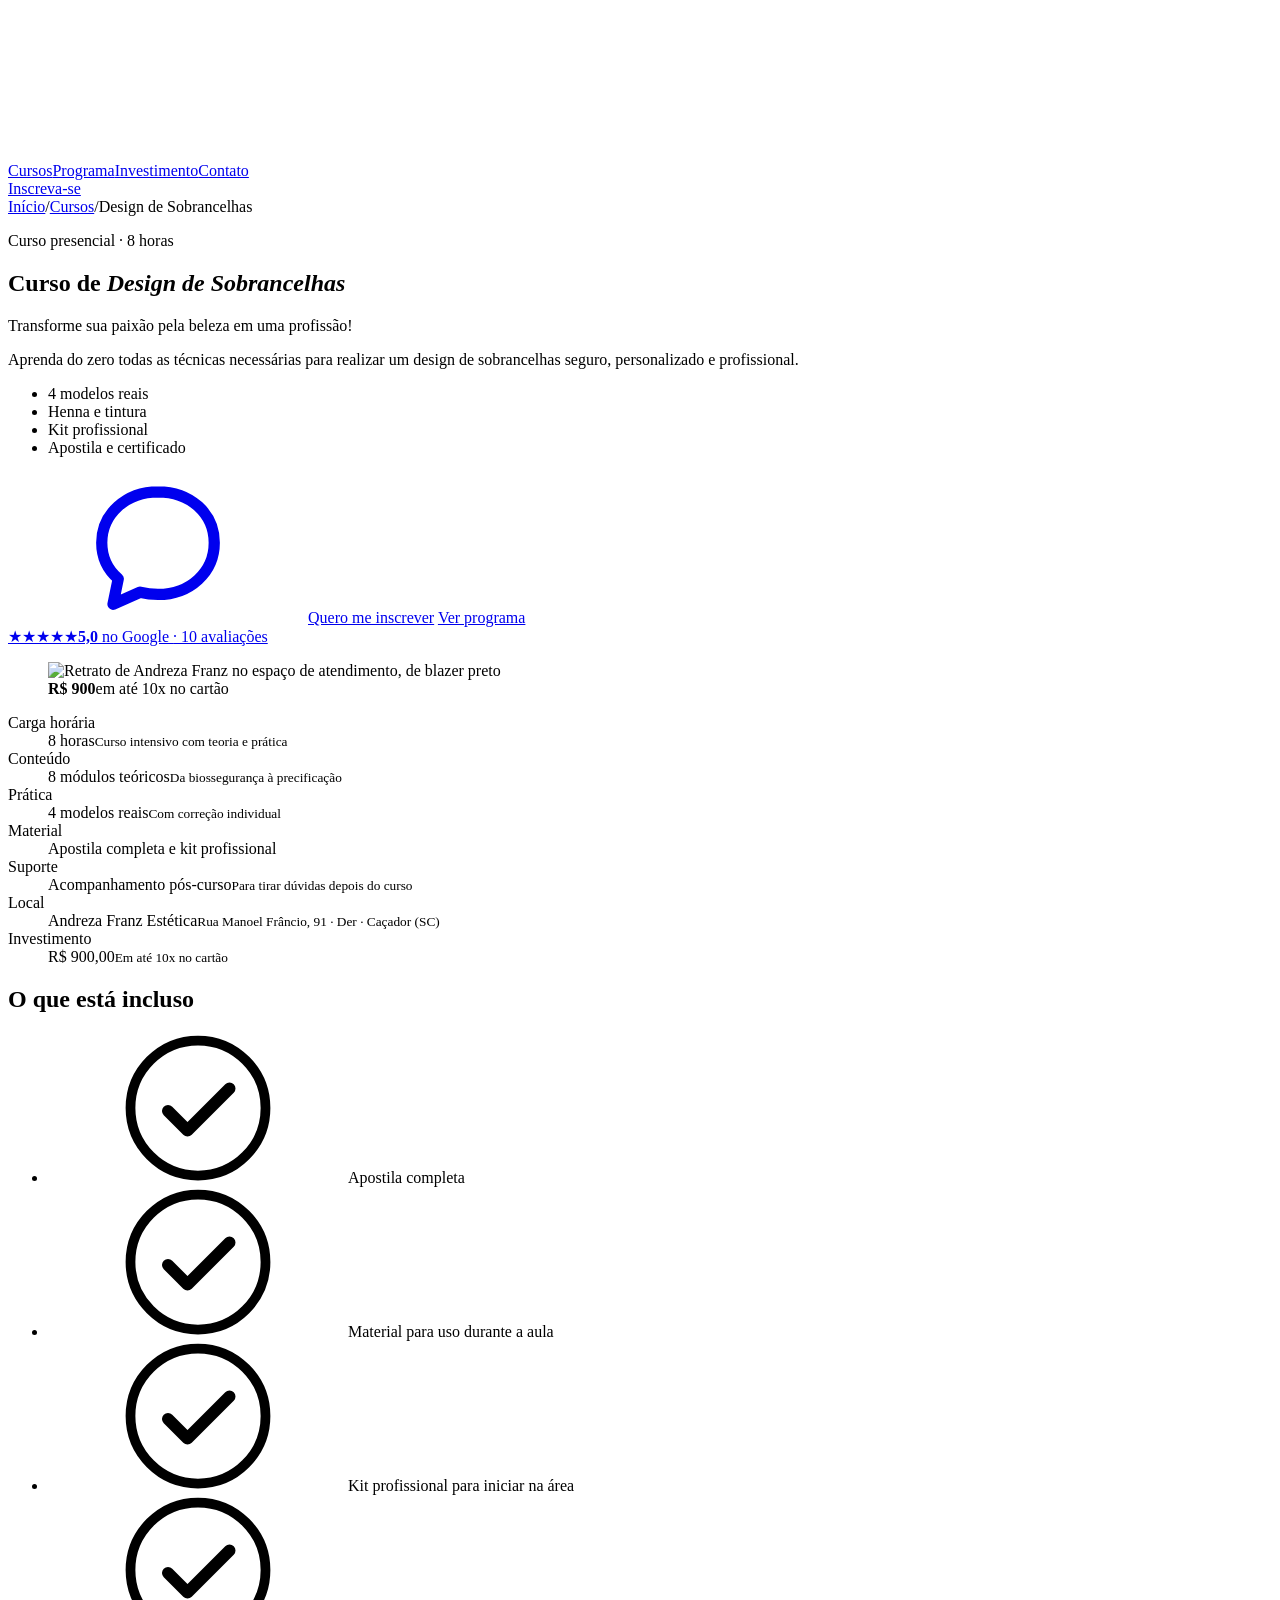
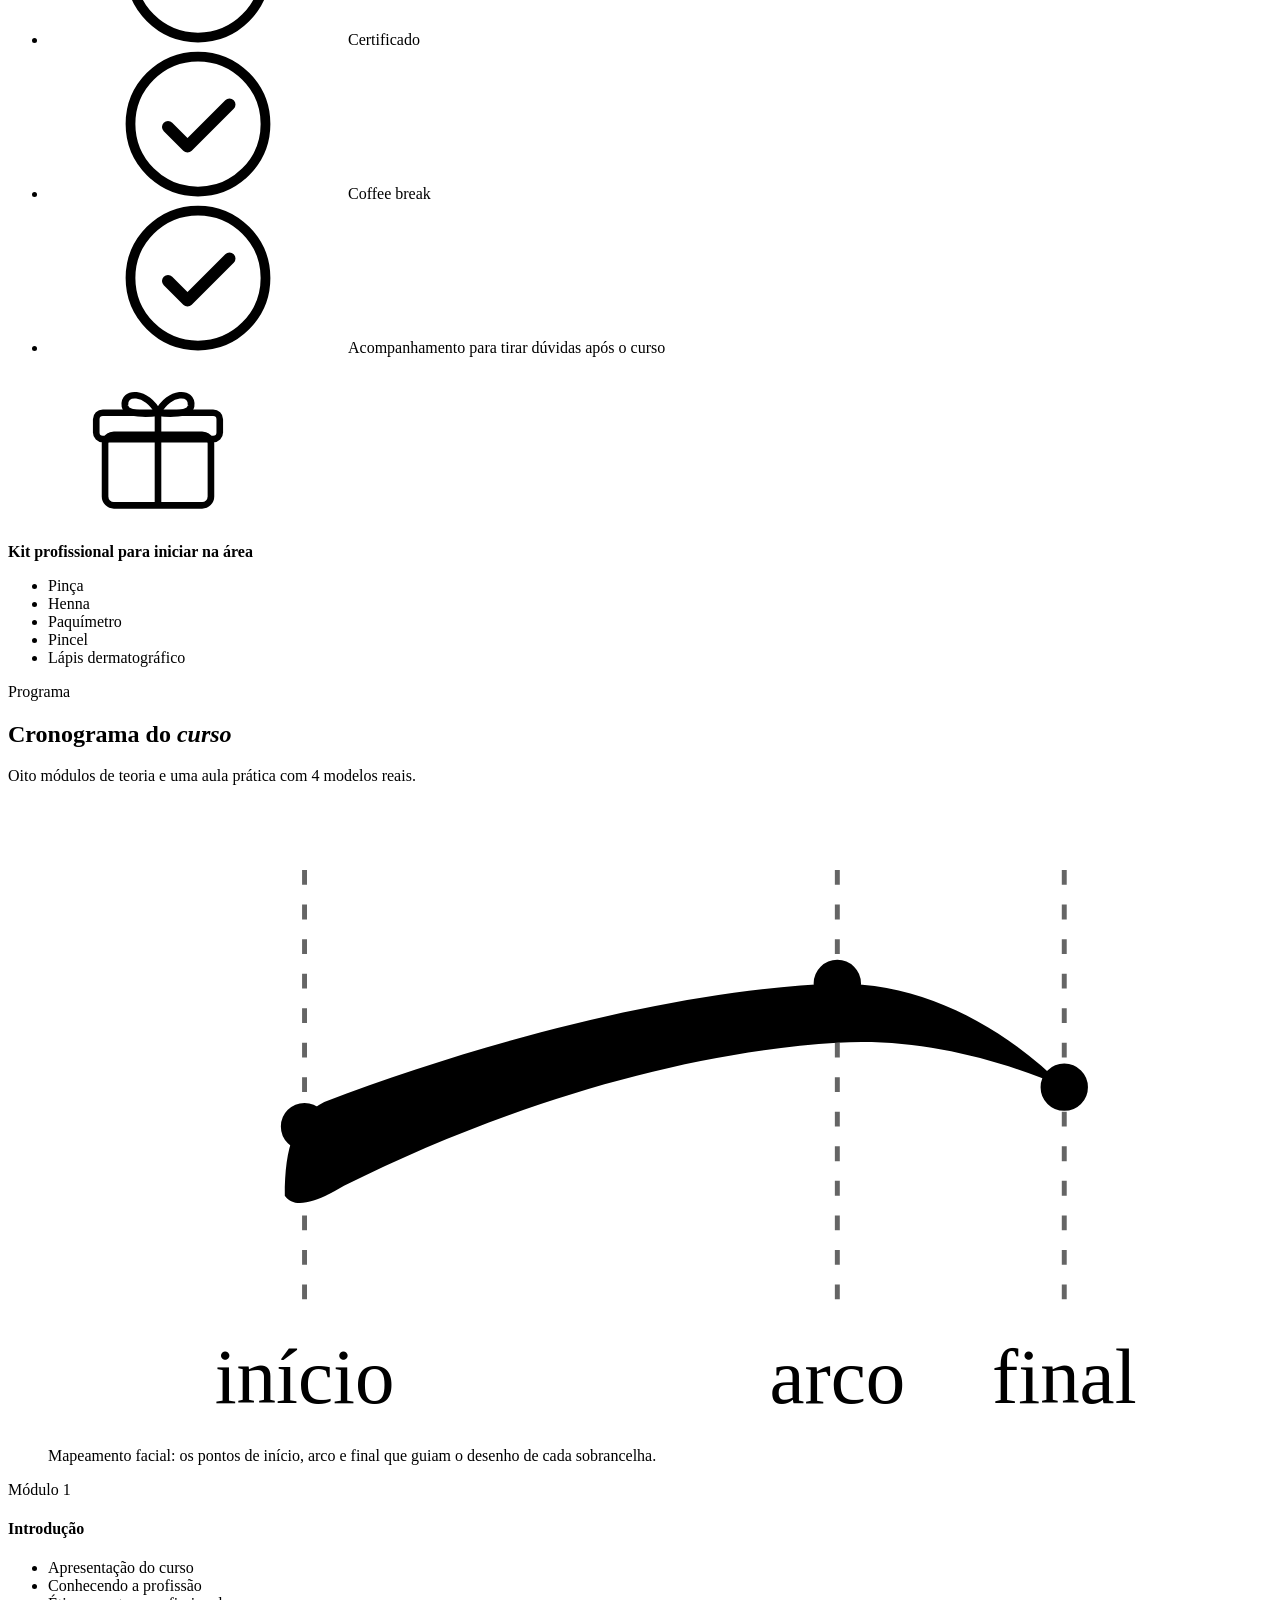
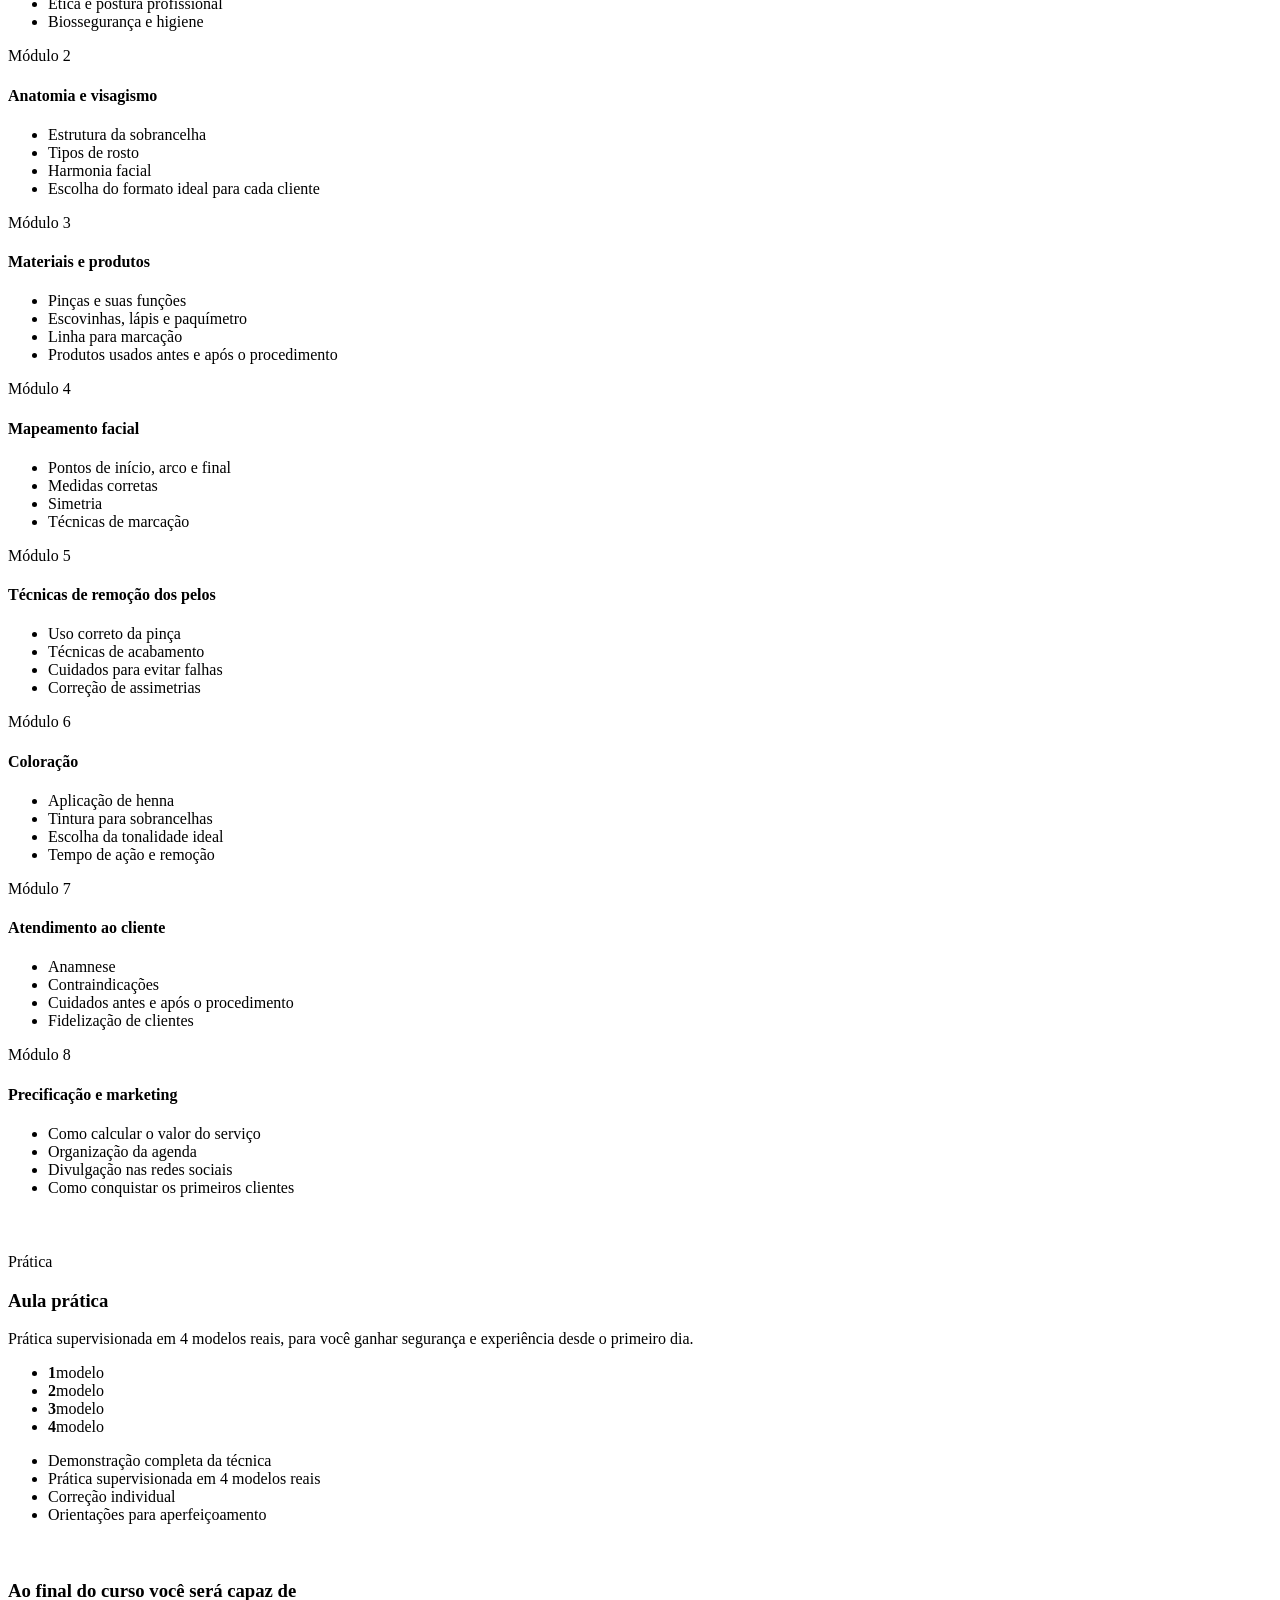
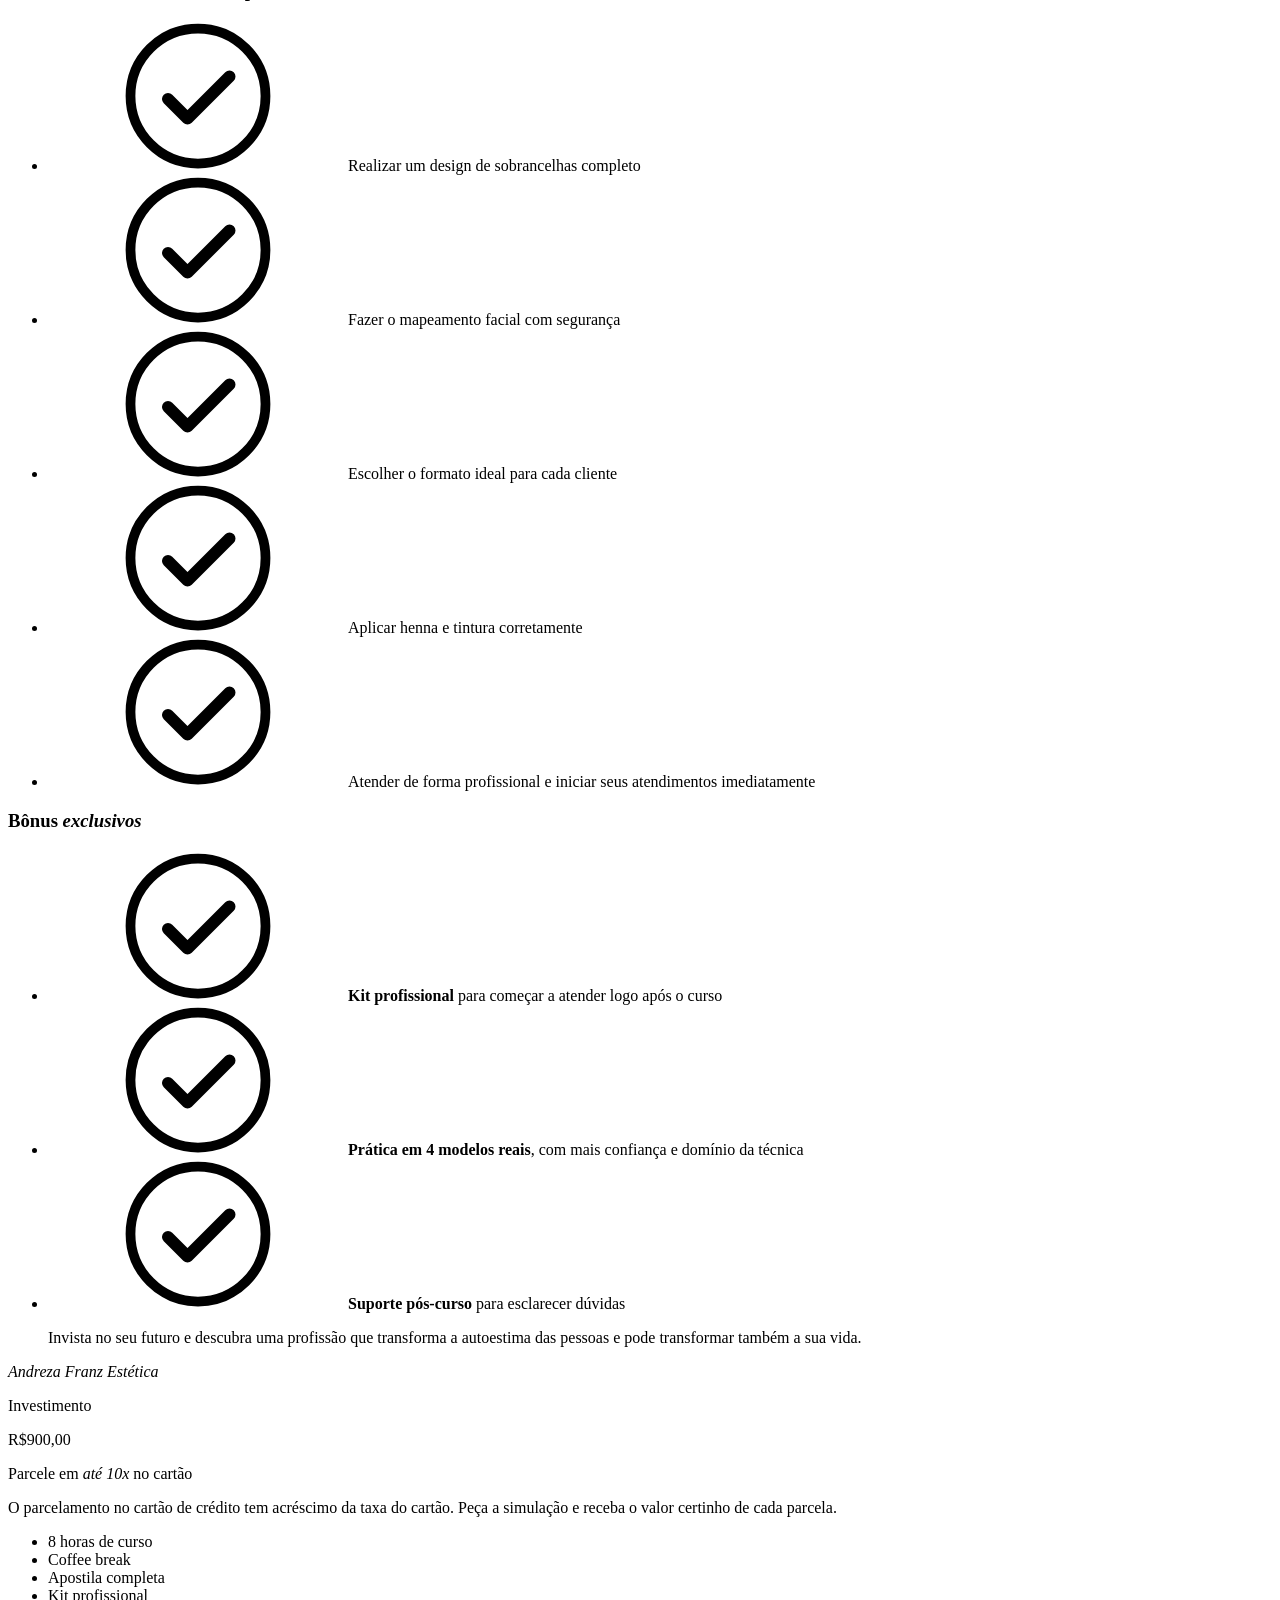
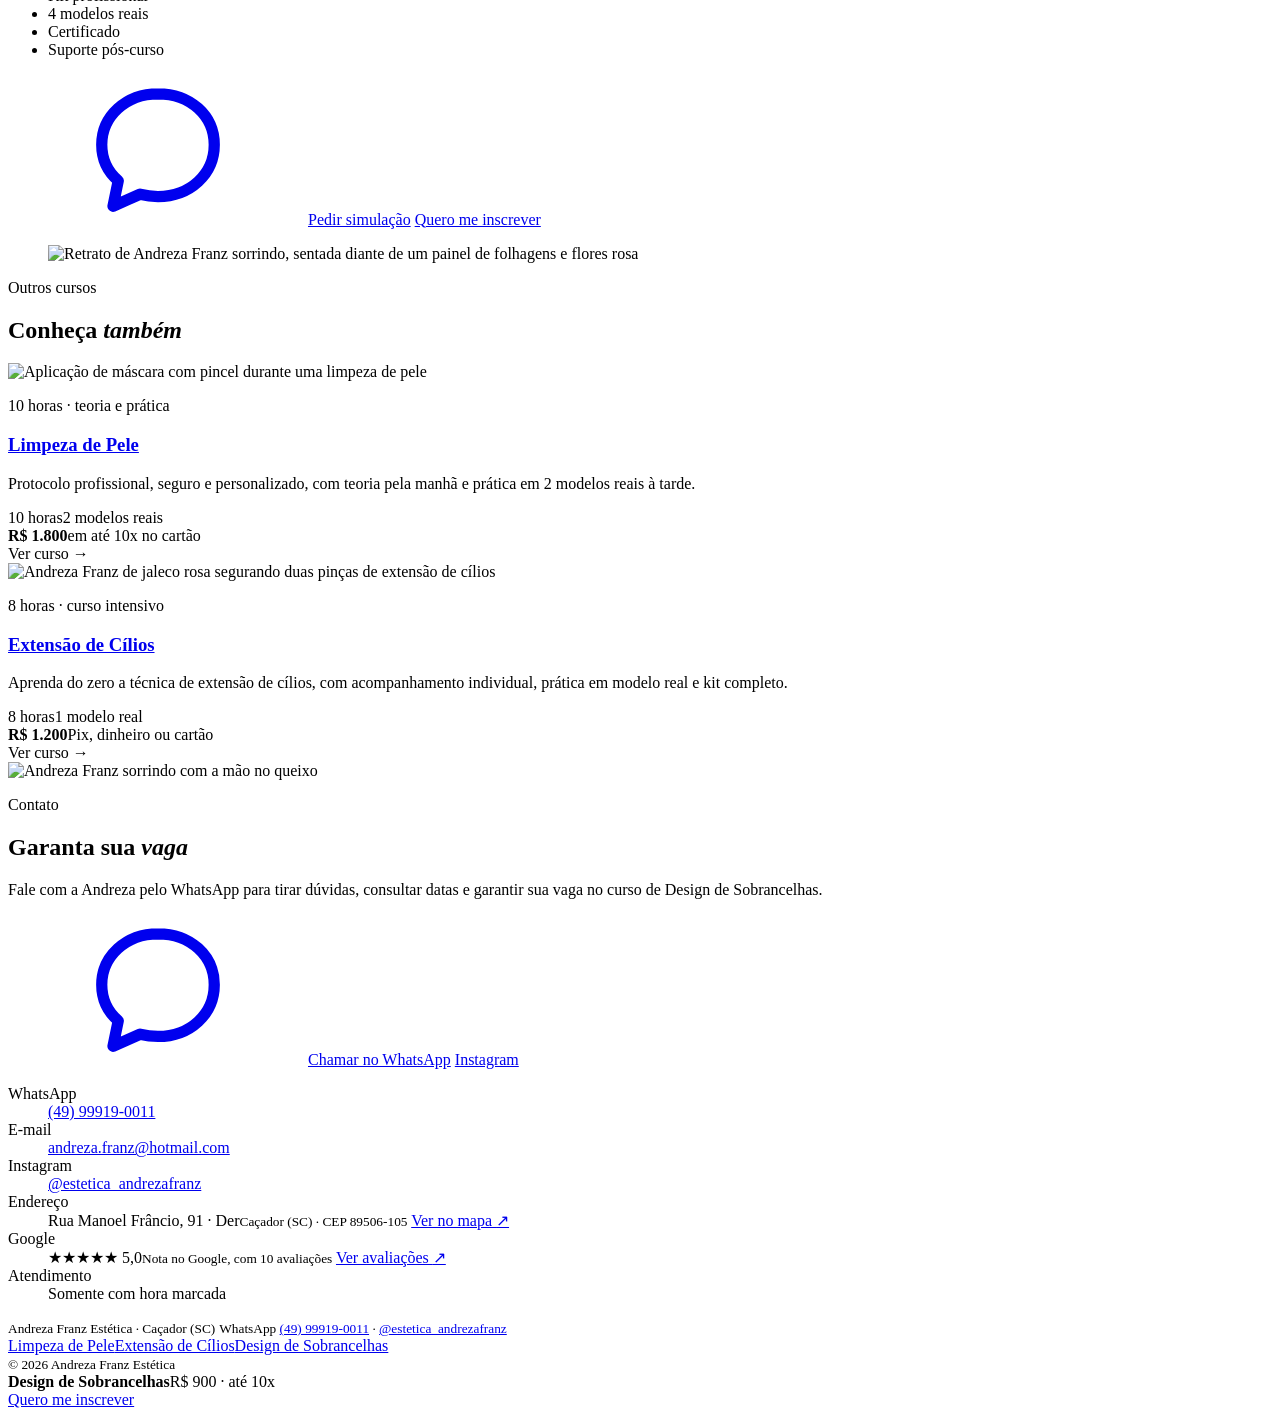
==== design-de-sobrancelhas.html @ 084d80ed "Add files via upload" ====
<!doctype html>
<html lang="pt-BR">
<head>
<meta charset="utf-8">
<meta name="viewport" content="width=device-width, initial-scale=1, viewport-fit=cover">
<title>Curso de Design de Sobrancelhas em Caçador (SC) | Andreza Franz Estética</title>
<meta name="description" content="Curso presencial de Design de Sobrancelhas em Caçador (SC): 8 horas, do zero, 8 módulos, prática em 4 modelos reais, henna e tintura, kit profissional, apostila e certificado. R$ 900 em até 10x.">
<meta name="theme-color" content="#FBF6F5" media="(prefers-color-scheme: light)">
<meta name="theme-color" content="#171011" media="(prefers-color-scheme: dark)">
<link rel="icon" type="image/png" href="img/favicon.png">
<link rel="apple-touch-icon" href="img/favicon.png">
<!-- Prévia de link (WhatsApp, Facebook): com o domínio no ar, troque img/og-image.jpg pelo endereço completo, ex.: https://seudominio.com.br/img/og-image.jpg -->
<meta property="og:type" content="website">
<meta property="og:locale" content="pt_BR">
<meta property="og:site_name" content="Andreza Franz Estética">
<meta property="og:title" content="Curso de Design de Sobrancelhas · Andreza Franz Estética">
<meta property="og:description" content="Curso presencial de Design de Sobrancelhas em Caçador (SC): 8 horas, do zero, 8 módulos, prática em 4 modelos reais, henna e tintura, kit profissional, apostila e certificado. R$ 900 em até 10x.">
<meta property="og:image" content="img/og-sobrancelhas.jpg">
<meta name="twitter:card" content="summary_large_image">
<link rel="preconnect" href="https://fonts.googleapis.com">
<link rel="preconnect" href="https://fonts.gstatic.com" crossorigin>
<link rel="stylesheet" href="https://fonts.googleapis.com/css2?family=Bodoni+Moda:ital,opsz,wght@0,6..96,400..700;1,6..96,400..700&amp;family=Jost:wght@300..600&amp;display=swap">
<link rel="stylesheet" href="css/site.css">
<style>:root{padding-top:env(safe-area-inset-top,0px);padding-bottom:env(safe-area-inset-bottom,0px)}</style>
<script type="application/ld+json">
{
  "@context": "https://schema.org",
  "@type": "Course",
  "name": "Curso de Design de Sobrancelhas",
  "description": "Aprenda do zero todas as técnicas necessárias para realizar um design de sobrancelhas seguro, personalizado e profissional.",
  "inLanguage": "pt-BR",
  "provider": {
    "@type": "BeautySalon",
    "name": "Andreza Franz Estética",
    "telephone": "+55 49 99919-0011",
    "email": "andreza.franz@hotmail.com",
    "sameAs": [
      "https://www.instagram.com/estetica_andrezafranz/"
    ],
    "address": {
      "@type": "PostalAddress",
      "streetAddress": "Rua Manoel Frâncio, 91 - Der",
      "addressLocality": "Caçador",
      "addressRegion": "SC",
      "postalCode": "89506-105",
      "addressCountry": "BR"
    },
    "geo": {
      "@type": "GeoCoordinates",
      "latitude": -26.769811,
      "longitude": -51.0199768
    },
    "hasMap": "https://maps.app.goo.gl/DuBLKHnmuJ3UreH18"
  },
  "offers": {
    "@type": "Offer",
    "price": "900.00",
    "priceCurrency": "BRL",
    "category": "Paid"
  },
  "hasCourseInstance": {
    "@type": "CourseInstance",
    "courseMode": "onsite",
    "courseWorkload": "PT8H",
    "location": "Caçador (SC)"
  }
}
</script>
</head>
<body>
<svg class="sprite" aria-hidden="true" focusable="false">
  <symbol id="i-check" viewBox="0 0 20 20"><circle cx="10" cy="10" r="9" fill="none" stroke="currentColor" stroke-width="1.3"/><path d="M6 10.4l2.6 2.6L14.2 7.4" fill="none" stroke="currentColor" stroke-width="1.6" stroke-linecap="round" stroke-linejoin="round"/></symbol>
  <symbol id="i-chat" viewBox="0 0 20 20"><path d="M10 2.5c-4.3 0-7.5 3-7.5 6.8 0 1.9.8 3.6 2.2 4.8L4 17.5l3.6-1.6c.8.2 1.6.3 2.4.3 4.3 0 7.5-3 7.5-6.9S14.3 2.5 10 2.5z" fill="none" stroke="currentColor" stroke-width="1.5" stroke-linejoin="round"/></symbol>
  <symbol id="i-gift" viewBox="0 0 34 34"><rect x="5" y="14" width="24" height="16" rx="2" fill="none" stroke="currentColor" stroke-width="1.5"/><rect x="3" y="9" width="28" height="6" rx="1.5" fill="none" stroke="currentColor" stroke-width="1.5"/><path d="M17 9v21" stroke="currentColor" stroke-width="1.5"/><path d="M17 9c-2.5-5-8-5-7.5-1.5C10 10 17 9 17 9zm0 0c2.5-5 8-5 7.5-1.5C24 10 17 9 17 9z" fill="none" stroke="currentColor" stroke-width="1.5" stroke-linejoin="round"/></symbol>
</svg>
<header class="site-header">
  <div class="wrap header-inner">
    <a class="brand" href="index.html" aria-label="Andreza Franz Estética, página inicial"><span class="logo-mark" role="img" aria-label="Andreza Franz"></span></a>
    <nav class="nav" aria-label="Seções"><a href="index.html#cursos">Cursos</a><a href="#programa">Programa</a><a href="#investimento">Investimento</a><a href="#contato">Contato</a></nav>
    <a class="btn btn-primary header-cta" href="https://wa.me/5549999190011?text=Ol%C3%A1%2C%20Andreza%21%20Quero%20me%20inscrever%20no%20Curso%20de%20Design%20de%20Sobrancelhas." target="_blank" rel="noopener">Inscreva-se</a>
  </div>
</header>
<main>
<section class="course-top">
  <span class="watermark" aria-hidden="true"></span>
  <div class="wrap course-top-grid">
    <div class="course-top-copy">
      <nav class="crumbs" aria-label="Você está em"><a href="index.html">Início</a><span aria-hidden="true">/</span><a href="index.html#cursos">Cursos</a><span aria-hidden="true">/</span><span>Design de Sobrancelhas</span></nav>
      <p class="eyebrow">Curso presencial · 8 horas</p>
      <h1>Curso de <em>Design de Sobrancelhas</em></h1>
      <p class="tagline">Transforme sua paixão pela beleza em uma profissão!</p>
      <p class="lede">Aprenda do zero todas as técnicas necessárias para realizar um design de sobrancelhas seguro, personalizado e profissional.</p>
      <ul class="facts"><li>4 modelos reais</li><li>Henna e tintura</li><li>Kit profissional</li><li>Apostila e certificado</li></ul>
      <div class="btn-row">
        <a class="btn btn-primary" href="https://wa.me/5549999190011?text=Ol%C3%A1%2C%20Andreza%21%20Quero%20me%20inscrever%20no%20Curso%20de%20Design%20de%20Sobrancelhas." target="_blank" rel="noopener"><svg aria-hidden="true"><use href="#i-chat"/></svg>Quero me inscrever</a>
        <a class="btn btn-ghost" href="#programa">Ver programa</a>
      </div>
      <a class="rating" href="https://maps.app.goo.gl/DuBLKHnmuJ3UreH18" target="_blank" rel="noopener" aria-label="Nota 5,0 no Google, com 10 avaliações. Ver avaliações"><span class="stars" aria-hidden="true">★★★★★</span><span aria-hidden="true"><strong>5,0</strong> no Google <span class="src">· 10 avaliações</span></span></a>
    </div>
    <figure class="photo-frame">
      <img src="img/curso-sobrancelhas.jpg" width="1000" height="800" alt="Retrato de Andreza Franz no espaço de atendimento, de blazer preto">
      <div class="badge"><strong>R$ 900</strong><span>em até 10x no cartão</span></div>
    </figure>
  </div>
</section>
<section class="section section--tight-top">
  <div class="wrap overview">
    <dl class="ficha"><div><dt>Carga horária</dt><dd>8 horas<small>Curso intensivo com teoria e prática</small></dd></div><div><dt>Conteúdo</dt><dd>8 módulos teóricos<small>Da biossegurança à precificação</small></dd></div><div><dt>Prática</dt><dd>4 modelos reais<small>Com correção individual</small></dd></div><div><dt>Material</dt><dd>Apostila completa e kit profissional</dd></div><div><dt>Suporte</dt><dd>Acompanhamento pós-curso<small>Para tirar dúvidas depois do curso</small></dd></div><div><dt>Local</dt><dd>Andreza Franz Estética<small>Rua Manoel Frâncio, 91 · Der · Caçador (SC)</small></dd></div><div><dt>Investimento</dt><dd>R$ 900,00<small>Em até 10x no cartão</small></dd></div></dl>
    <div class="checks-wrap">
      <h2>O que está incluso</h2>
      <ul class="checks"><li><svg aria-hidden="true"><use href="#i-check"/></svg><span>Apostila completa</span></li><li><svg aria-hidden="true"><use href="#i-check"/></svg><span>Material para uso durante a aula</span></li><li><svg aria-hidden="true"><use href="#i-check"/></svg><span>Kit profissional para iniciar na área</span></li><li><svg aria-hidden="true"><use href="#i-check"/></svg><span>Certificado</span></li><li><svg aria-hidden="true"><use href="#i-check"/></svg><span>Coffee break</span></li><li><svg aria-hidden="true"><use href="#i-check"/></svg><span>Acompanhamento para tirar dúvidas após o curso</span></li></ul>
      <div class="callout">
  <svg aria-hidden="true"><use href="#i-gift"/></svg>
  <div class="callout-body"><p><strong>Kit profissional para iniciar na área</strong></p><ul class="chips"><li>Pinça</li><li>Henna</li><li>Paquímetro</li><li>Pincel</li><li>Lápis dermatográfico</li></ul></div>
</div>
    </div>
  </div>
</section>
<section class="section section--tight-top" id="programa">
  <div class="wrap">
    <div class="program-intro">
      <div class="section-head">
        <p class="eyebrow">Programa</p>
        <h2>Cronograma do <em>curso</em></h2>
        <p class="lede">Oito módulos de teoria e uma aula prática com 4 modelos reais.</p>
      </div>
      <figure class="program-art"><div class="art art--sobrancelhas" role="img" aria-label="Ilustração do mapeamento de uma sobrancelha: início, arco e final"><svg viewBox="0 0 240 130" aria-hidden="true">
<g stroke="currentColor" stroke-width="1" stroke-dasharray="3 4" opacity=".6"><line x1="52" y1="14" x2="52" y2="104"/><line x1="160" y1="14" x2="160" y2="104"/><line x1="206" y1="14" x2="206" y2="104"/></g>
<path d="M48 80C48 70 50 64 56 61C90 48 130 38 160 37C178 37 194 46 206 58C192 52 176 48 160 49C128 51 92 62 60 78C55 81 50 83 48 80Z" fill="currentColor"/>
<g stroke="currentColor" stroke-width="1.6" style="fill:var(--accent-soft)"><circle cx="52" cy="66" r="4"/><circle cx="160" cy="37" r="4"/><circle cx="206" cy="58" r="4"/></g>
<g fill="currentColor" text-anchor="middle"><text x="52" y="122">início</text><text x="160" y="122">arco</text><text x="206" y="122">final</text></g>
</svg></div><figcaption>Mapeamento facial: os pontos de início, arco e final que guiam o desenho de cada sobrancelha.</figcaption></figure>
    </div>
    <div class="modules"><article class="module"><p class="num">Módulo 1</p><h4>Introdução</h4><ul class="topics"><li>Apresentação do curso</li><li>Conhecendo a profissão</li><li>Ética e postura profissional</li><li>Biossegurança e higiene</li></ul></article><article class="module"><p class="num">Módulo 2</p><h4>Anatomia e visagismo</h4><ul class="topics"><li>Estrutura da sobrancelha</li><li>Tipos de rosto</li><li>Harmonia facial</li><li>Escolha do formato ideal para cada cliente</li></ul></article><article class="module"><p class="num">Módulo 3</p><h4>Materiais e produtos</h4><ul class="topics"><li>Pinças e suas funções</li><li>Escovinhas, lápis e paquímetro</li><li>Linha para marcação</li><li>Produtos usados antes e após o procedimento</li></ul></article><article class="module"><p class="num">Módulo 4</p><h4>Mapeamento facial</h4><ul class="topics"><li>Pontos de início, arco e final</li><li>Medidas corretas</li><li>Simetria</li><li>Técnicas de marcação</li></ul></article><article class="module"><p class="num">Módulo 5</p><h4>Técnicas de remoção dos pelos</h4><ul class="topics"><li>Uso correto da pinça</li><li>Técnicas de acabamento</li><li>Cuidados para evitar falhas</li><li>Correção de assimetrias</li></ul></article><article class="module"><p class="num">Módulo 6</p><h4>Coloração</h4><ul class="topics"><li>Aplicação de henna</li><li>Tintura para sobrancelhas</li><li>Escolha da tonalidade ideal</li><li>Tempo de ação e remoção</li></ul></article><article class="module"><p class="num">Módulo 7</p><h4>Atendimento ao cliente</h4><ul class="topics"><li>Anamnese</li><li>Contraindicações</li><li>Cuidados antes e após o procedimento</li><li>Fidelização de clientes</li></ul></article><article class="module"><p class="num">Módulo 8</p><h4>Precificação e marketing</h4><ul class="topics"><li>Como calcular o valor do serviço</li><li>Organização da agenda</li><li>Divulgação nas redes sociais</li><li>Como conquistar os primeiros clientes</li></ul></article></div>
    <div class="period period--accent" style="margin-top:clamp(36px,5vw,56px)">
      <header class="period-head">
        <p class="eyebrow">Prática</p><h3>Aula prática</h3>
        <p class="muted">Prática supervisionada em 4 modelos reais, para você ganhar segurança e experiência desde o primeiro dia.</p>
      </header>
      <article class="model">
        <ul class="seats" aria-label="4 modelos reais"><li><b>1</b><span>modelo</span></li><li><b>2</b><span>modelo</span></li><li><b>3</b><span>modelo</span></li><li><b>4</b><span>modelo</span></li></ul>
        <ul class="topics two"><li>Demonstração completa da técnica</li><li>Prática supervisionada em 4 modelos reais</li><li>Correção individual</li><li>Orientações para aperfeiçoamento</li></ul>
      </article>
    </div>
    <div class="split" style="margin-top:clamp(36px,5vw,56px)">
      <div><h3>Ao final do curso você será capaz de</h3><ul class="outcomes"><li><svg aria-hidden="true"><use href="#i-check"/></svg><span>Realizar um design de sobrancelhas completo</span></li><li><svg aria-hidden="true"><use href="#i-check"/></svg><span>Fazer o mapeamento facial com segurança</span></li><li><svg aria-hidden="true"><use href="#i-check"/></svg><span>Escolher o formato ideal para cada cliente</span></li><li><svg aria-hidden="true"><use href="#i-check"/></svg><span>Aplicar henna e tintura corretamente</span></li><li><svg aria-hidden="true"><use href="#i-check"/></svg><span>Atender de forma profissional e iniciar seus atendimentos imediatamente</span></li></ul></div>
      <div><h3>Bônus <em>exclusivos</em></h3><ul class="outcomes"><li><svg aria-hidden="true"><use href="#i-check"/></svg><span><strong>Kit profissional</strong> para começar a atender logo após o curso</span></li><li><svg aria-hidden="true"><use href="#i-check"/></svg><span><strong>Prática em 4 modelos reais</strong>, com mais confiança e domínio da técnica</span></li><li><svg aria-hidden="true"><use href="#i-check"/></svg><span><strong>Suporte pós-curso</strong> para esclarecer dúvidas</span></li></ul></div>
    </div>
  </div>
</section>

<section class="section section--paper">
  <div class="wrap quote-section">
    <blockquote class="quote quote--wide">Invista no seu futuro e descubra uma profissão que transforma a autoestima das pessoas e pode transformar também a sua vida.</blockquote>
    <cite>Andreza Franz Estética</cite>
  </div>
</section>
<section class="section" id="investimento">
  <div class="wrap invest">
    <div class="invest-copy">
      <p class="eyebrow">Investimento</p>
      <div class="price" aria-label="900 reais"><span class="cur">R$</span><span class="val">900</span><span class="cents">,00</span></div>
      <p class="installments">Parcele em <em>até 10x</em> no cartão</p>
      
      <p class="fine">O parcelamento no cartão de crédito tem acréscimo da taxa do cartão. Peça a simulação e receba o valor certinho de cada parcela.</p>
      <ul class="includes"><li>8 horas de curso</li><li>Coffee break</li><li>Apostila completa</li><li>Kit profissional</li><li>4 modelos reais</li><li>Certificado</li><li>Suporte pós-curso</li></ul>
      <div class="btn-row">
        <a class="btn btn-primary" href="https://wa.me/5549999190011?text=Ol%C3%A1%2C%20Andreza%21%20Quero%20uma%20simula%C3%A7%C3%A3o%20do%20parcelamento%20do%20Curso%20de%20Design%20de%20Sobrancelhas." target="_blank" rel="noopener"><svg aria-hidden="true"><use href="#i-chat"/></svg>Pedir simulação</a>
        <a class="btn btn-ghost" href="https://wa.me/5549999190011?text=Ol%C3%A1%2C%20Andreza%21%20Quero%20me%20inscrever%20no%20Curso%20de%20Design%20de%20Sobrancelhas." target="_blank" rel="noopener">Quero me inscrever</a>
      </div>
    </div>
    <figure class="invest-figure"><img src="img/andreza-retrato.jpg" width="1000" height="1500" alt="Retrato de Andreza Franz sorrindo, sentada diante de um painel de folhagens e flores rosa" loading="lazy"></figure>
  </div>
</section>
<section class="section section--rule">
  <div class="wrap">
    <div class="section-head"><p class="eyebrow">Outros cursos</p><h2>Conheça <em>também</em></h2></div>
    <div class="catalog catalog--2"><article class="course-card">
  <div class="course-media"><img src="img/curso-limpeza.jpg" width="1000" height="831" alt="Aplicação de máscara com pincel durante uma limpeza de pele" loading="lazy"></div>
  <div class="course-body">
    <p class="eyebrow">10 horas · teoria e prática</p>
    <h3><a href="limpeza-de-pele.html">Limpeza de Pele</a></h3>
    <p class="muted">Protocolo profissional, seguro e personalizado, com teoria pela manhã e prática em 2 modelos reais à tarde.</p>
    <div class="course-meta"><span>10 horas</span><span>2 modelos reais</span></div>
    <div class="course-foot">
      <div class="price-sm"><strong>R$ 1.800</strong><span>em até 10x no cartão</span></div>
      <span class="more" aria-hidden="true">Ver curso →</span>
    </div>
  </div>
</article><article class="course-card">
  <div class="course-media"><img src="img/curso-cilios.jpg" width="1000" height="800" alt="Andreza Franz de jaleco rosa segurando duas pinças de extensão de cílios" loading="lazy"></div>
  <div class="course-body">
    <p class="eyebrow">8 horas · curso intensivo</p>
    <h3><a href="extensao-de-cilios.html">Extensão de Cílios</a></h3>
    <p class="muted">Aprenda do zero a técnica de extensão de cílios, com acompanhamento individual, prática em modelo real e kit completo.</p>
    <div class="course-meta"><span>8 horas</span><span>1 modelo real</span></div>
    <div class="course-foot">
      <div class="price-sm"><strong>R$ 1.200</strong><span>Pix, dinheiro ou cartão</span></div>
      <span class="more" aria-hidden="true">Ver curso →</span>
    </div>
  </div>
</article></div>
  </div>
</section>
<section class="cta" id="contato">
  <div class="wrap cta-grid">
    <div class="cta-copy">
      <img class="cta-photo" src="img/andreza-sorriso.jpg" width="900" height="1350" alt="Andreza Franz sorrindo com a mão no queixo" loading="lazy">
      <p class="eyebrow">Contato</p>
      <h2>Garanta sua <em>vaga</em></h2>
      <p>Fale com a Andreza pelo WhatsApp para tirar dúvidas, consultar datas e garantir sua vaga no curso de Design de Sobrancelhas.</p>
      <div class="btn-row">
        <a class="btn btn-primary" href="https://wa.me/5549999190011?text=Ol%C3%A1%2C%20Andreza%21%20Quero%20me%20inscrever%20no%20Curso%20de%20Design%20de%20Sobrancelhas." target="_blank" rel="noopener"><svg aria-hidden="true"><use href="#i-chat"/></svg>Chamar no WhatsApp</a>
        <a class="btn btn-ghost" href="https://www.instagram.com/estetica_andrezafranz/" target="_blank" rel="noopener">Instagram</a>
      </div>
    </div>
    <dl class="contact-list">
      <div><dt>WhatsApp</dt><dd><a href="https://wa.me/5549999190011" target="_blank" rel="noopener">(49) 99919-0011</a></dd></div>
      <div><dt>E-mail</dt><dd><a href="mailto:andreza.franz@hotmail.com">andreza.franz@hotmail.com</a></dd></div>
      <div><dt>Instagram</dt><dd><a href="https://www.instagram.com/estetica_andrezafranz/" target="_blank" rel="noopener">@estetica_andrezafranz</a></dd></div>
      <div><dt>Endereço</dt><dd>Rua Manoel Frâncio, 91 · Der<small>Caçador (SC) · CEP 89506-105</small>
        <a class="text-link" href="https://maps.app.goo.gl/DuBLKHnmuJ3UreH18" target="_blank" rel="noopener">Ver no mapa <span aria-hidden="true">↗</span></a></dd></div>
      <div><dt>Google</dt><dd><span class="stars" aria-hidden="true">★★★★★</span> 5,0<small>Nota no Google, com 10 avaliações</small>
        <a class="text-link" href="https://maps.app.goo.gl/DuBLKHnmuJ3UreH18" target="_blank" rel="noopener">Ver avaliações <span aria-hidden="true">↗</span></a></dd></div>
      <div><dt>Atendimento</dt><dd>Somente com hora marcada</dd></div>
    </dl>
  </div>
</section>
</main>
<footer class="footer">
  <div class="wrap footer-inner">
    <a href="index.html" aria-label="Andreza Franz Estética, página inicial"><span class="logo-mark" role="img" aria-label="Andreza Franz"></span></a>
    <div class="footer-text">
      <small>Andreza Franz Estética · Caçador (SC)</small>
      <small>WhatsApp <a href="https://wa.me/5549999190011" target="_blank" rel="noopener">(49) 99919-0011</a> · <a href="https://www.instagram.com/estetica_andrezafranz/" target="_blank" rel="noopener">@estetica_andrezafranz</a></small>
      <nav aria-label="Cursos"><a href="limpeza-de-pele.html">Limpeza de Pele</a><a href="extensao-de-cilios.html">Extensão de Cílios</a><a href="design-de-sobrancelhas.html">Design de Sobrancelhas</a></nav>
    </div>
    <small>© 2026 Andreza Franz Estética</small>
  </div>
</footer>
<div class="mobile-bar">
  <div><strong>Design de Sobrancelhas</strong><span>R$ 900 · até 10x</span></div>
  <a class="btn btn-primary" href="https://wa.me/5549999190011?text=Ol%C3%A1%2C%20Andreza%21%20Quero%20me%20inscrever%20no%20Curso%20de%20Design%20de%20Sobrancelhas." target="_blank" rel="noopener">Quero me inscrever</a>
</div>
</body>
</html>
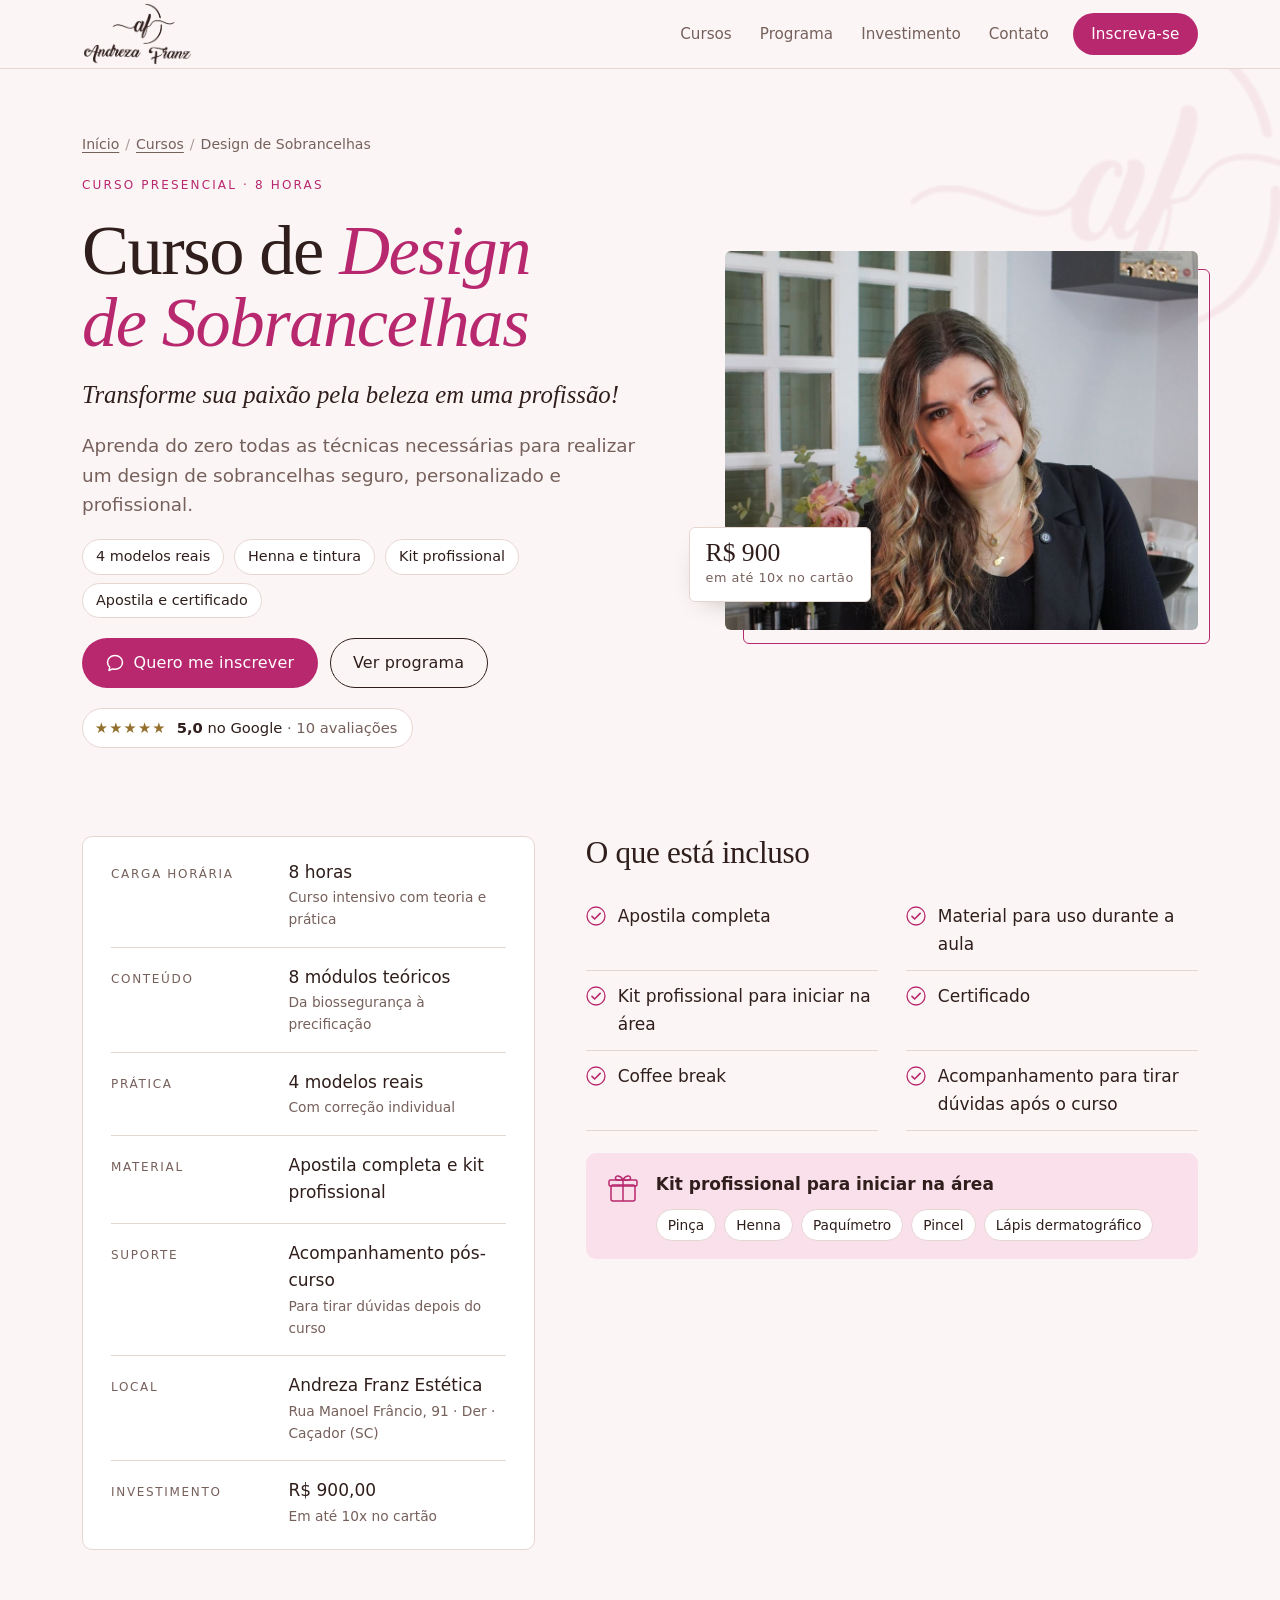
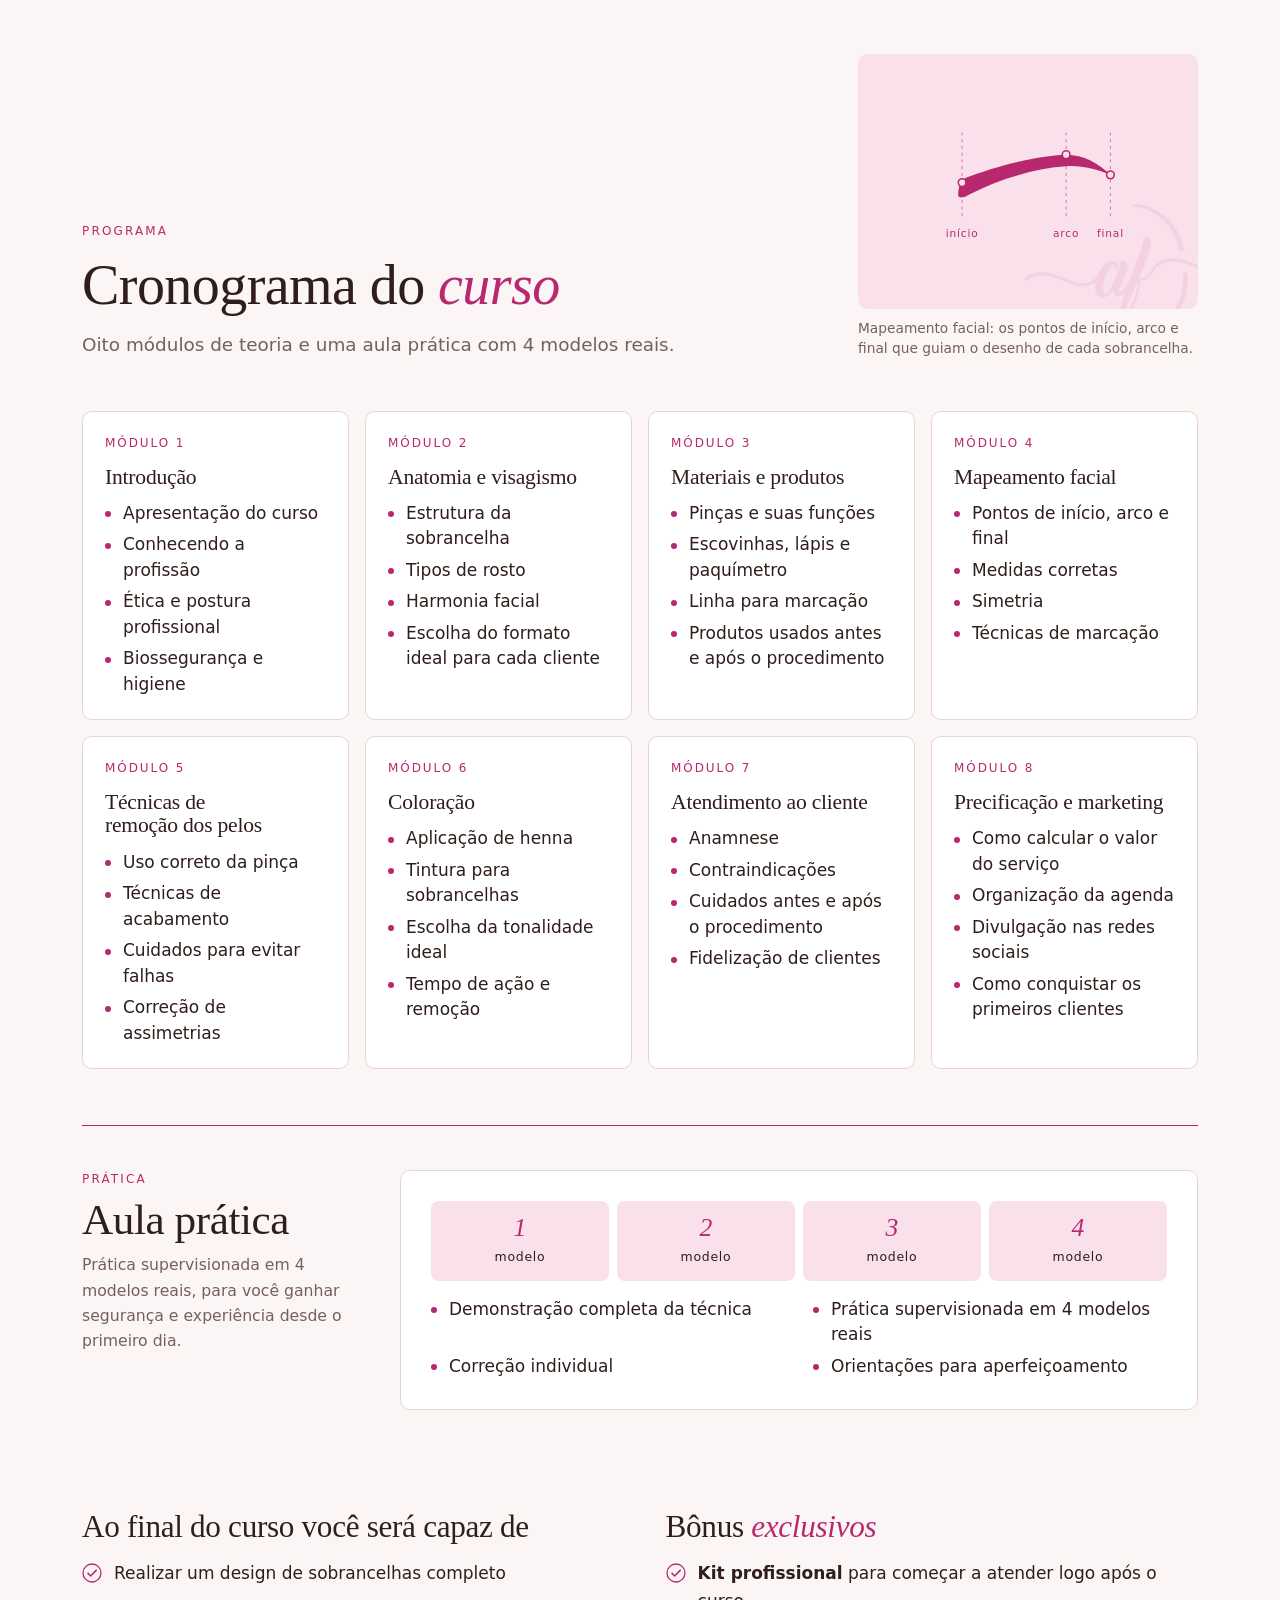
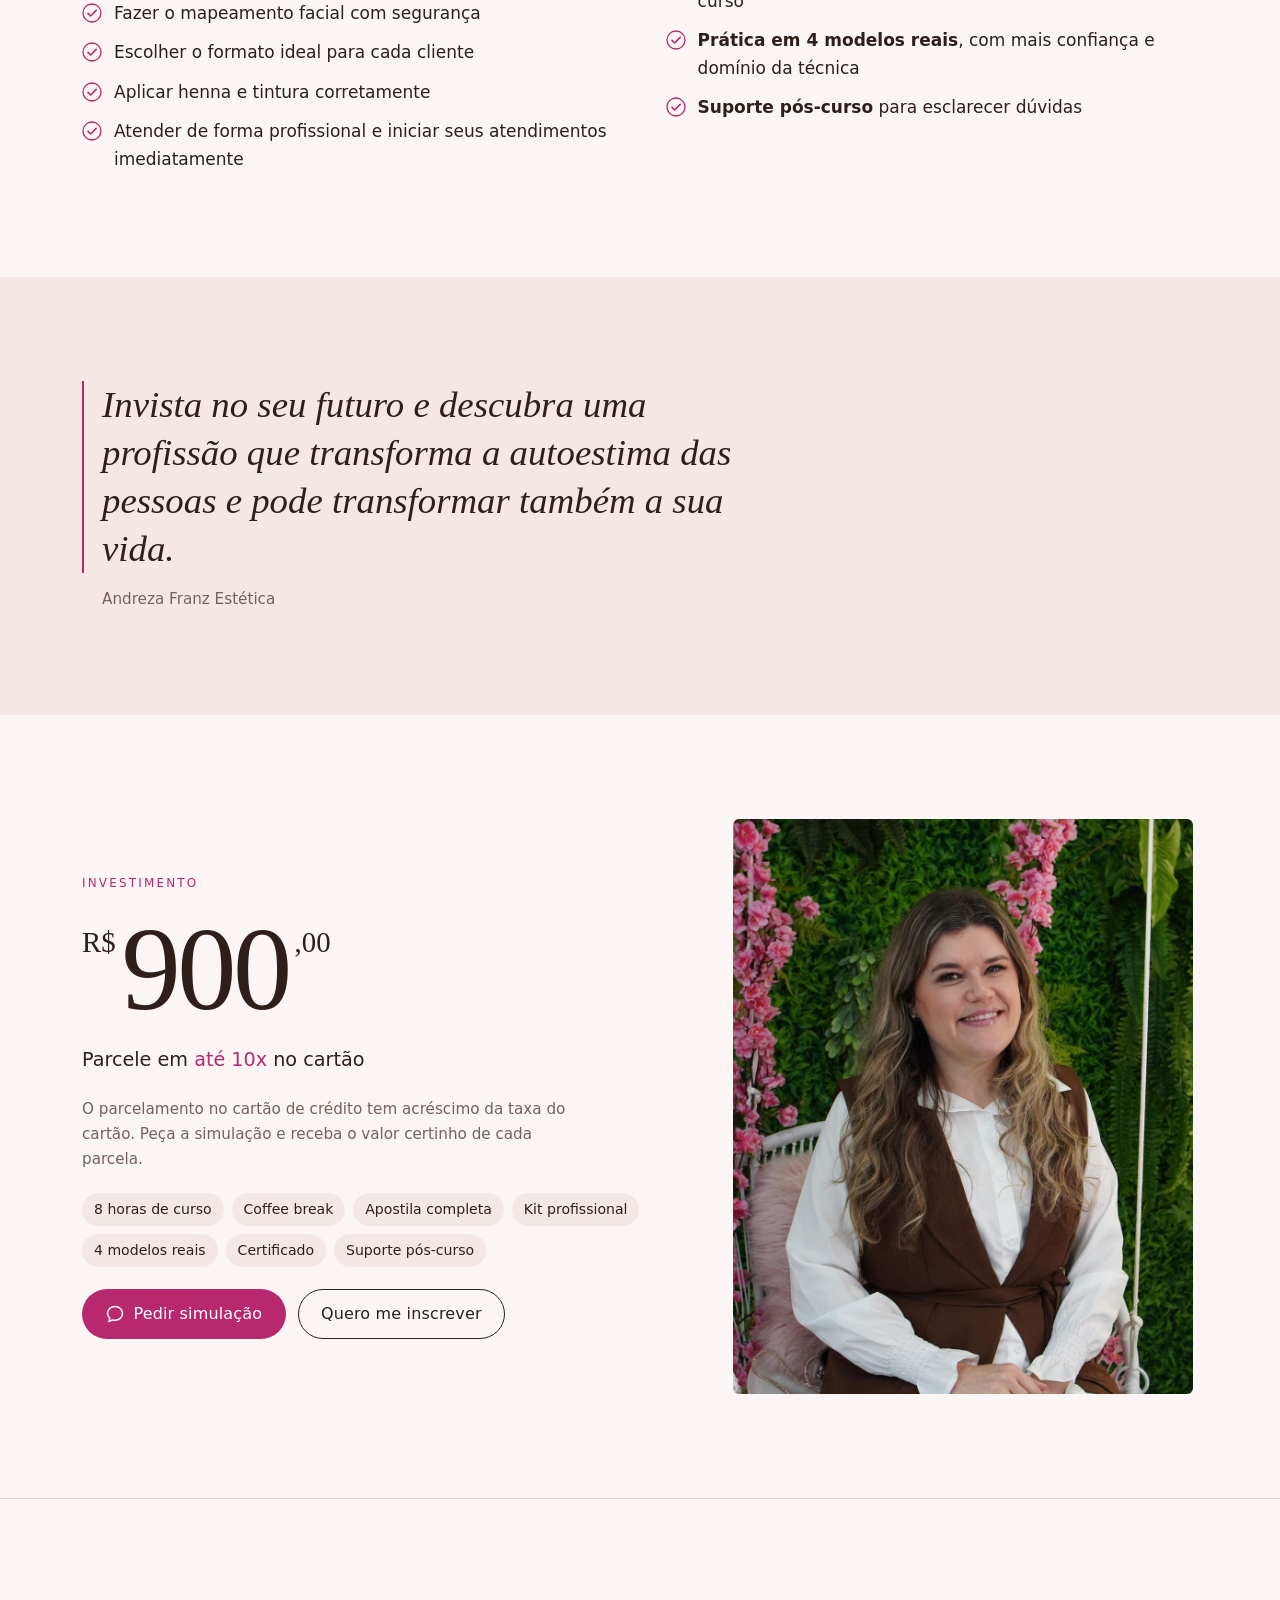
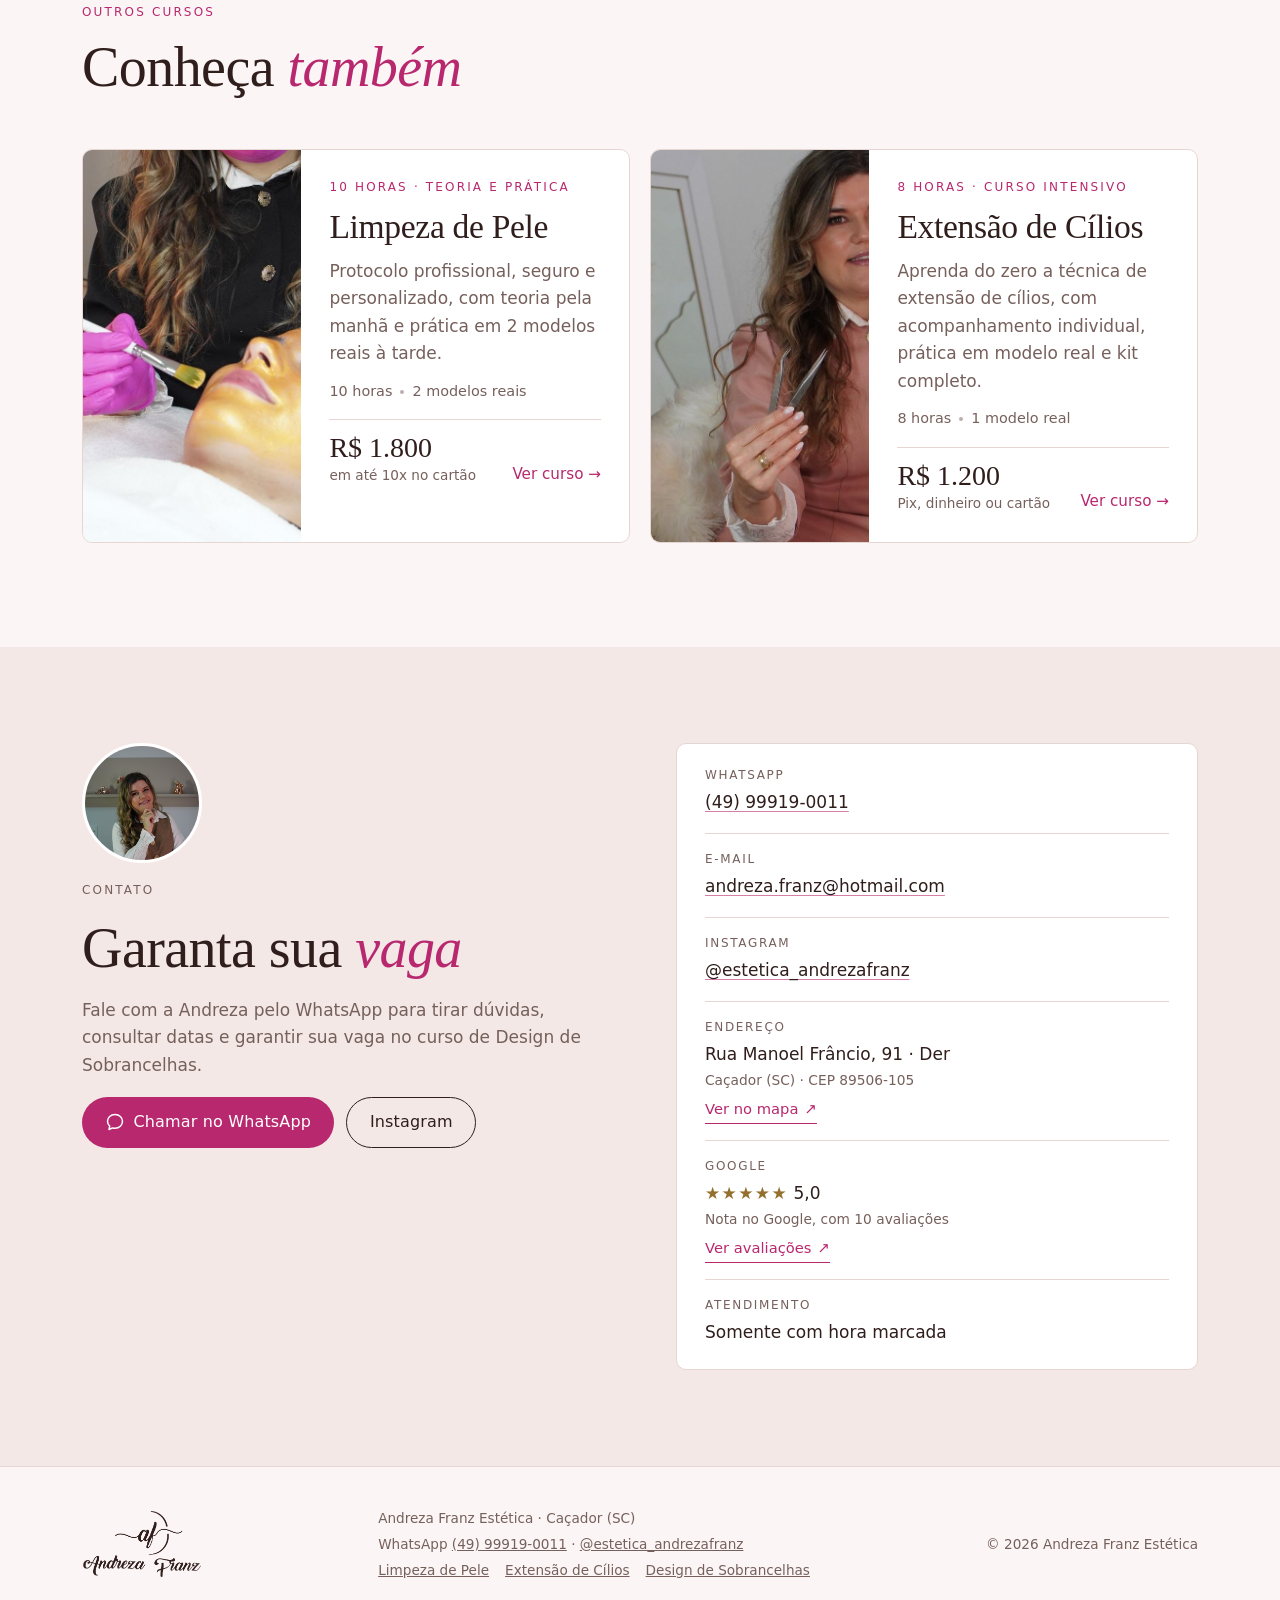
==== commit f93027a0: "Add files via upload" ====
--- a/design-de-sobrancelhas.html
+++ b/design-de-sobrancelhas.html
@@ -7,8 +7,10 @@
 <meta name="description" content="Curso presencial de Design de Sobrancelhas em Caçador (SC): 8 horas, do zero, 8 módulos, prática em 4 modelos reais, henna e tintura, kit profissional, apostila e certificado. R$ 900 em até 10x.">
 <meta name="theme-color" content="#FBF6F5" media="(prefers-color-scheme: light)">
 <meta name="theme-color" content="#171011" media="(prefers-color-scheme: dark)">
-<link rel="icon" type="image/png" href="img/favicon.png">
-<link rel="apple-touch-icon" href="img/favicon.png">
+<link rel="icon" href="favicon.ico" sizes="any">
+<link rel="icon" type="image/png" sizes="32x32" href="img/favicon-32.png">
+<link rel="icon" type="image/png" sizes="192x192" href="img/favicon-192.png">
+<link rel="apple-touch-icon" href="img/apple-touch-icon.png">
 <!-- Prévia de link (WhatsApp, Facebook): com o domínio no ar, troque img/og-image.jpg pelo endereço completo, ex.: https://seudominio.com.br/img/og-image.jpg -->
 <meta property="og:type" content="website">
 <meta property="og:locale" content="pt_BR">
--- a/css/site.css
+++ b/css/site.css
@@ -0,0 +1,495 @@
+/* Andreza Franz Estética · estilos compartilhados
+   Layout: blush page, chocolate ink, one fuchsia accent taken from the studio (mask, gloves, sofa).
+   Bodoni headlines over a quiet Jost body; course days drawn as real timelines. */
+:root{
+  --bg:#FBF6F5;
+  --paper:#F3E8E6;
+  --card:#FFFFFF;
+  --ink:#2F1E1B;
+  --muted:#76605B;
+  --line:#E6D6D2;
+  --accent:#B8286E;
+  --accent-soft:#F9E0EB;
+  --on-accent:#FFFFFF;
+  --gold:#94702F;
+  --band:#3A2521;
+  --band-ink:#F6ECE9;
+  --band-muted:#CDB4AE;
+  --band-line:#5A3E39;
+
+  --font-display:"Bodoni Moda","Bodoni 72","Didot",Georgia,serif;
+  --font-body:"Jost","Avenir Next","Segoe UI",system-ui,sans-serif;
+
+  --fs-hero:clamp(2.75rem,7.4vw,5.4rem);
+  --fs-course:clamp(2.4rem,6vw,4.4rem);
+  --fs-h2:clamp(2.1rem,4.8vw,3.5rem);
+  --fs-h3:clamp(1.45rem,2.6vw,1.95rem);
+  --fs-body:1.0625rem;
+  --fs-small:.9rem;
+  --fs-label:.75rem;
+  color-scheme:light;
+}
+@media (prefers-color-scheme: dark){
+  :root:not([data-theme="light"]){
+    --bg:#171011; --paper:#211718; --card:#2A1E1E; --ink:#F4E8E5; --muted:#BEA6A1;
+    --line:#3E2D2C; --accent:#F0679F; --accent-soft:#3D1F2D; --on-accent:#1C0D13;
+    --gold:#D6AE6B; --band:#2C1B1F; --band-ink:#F4E8E5; --band-muted:#C3A9A5; --band-line:#4A3236;
+    color-scheme:dark;
+  }
+}
+:root[data-theme="dark"]{
+  --bg:#171011; --paper:#211718; --card:#2A1E1E; --ink:#F4E8E5; --muted:#BEA6A1;
+  --line:#3E2D2C; --accent:#F0679F; --accent-soft:#3D1F2D; --on-accent:#1C0D13;
+  --gold:#D6AE6B; --band:#2C1B1F; --band-ink:#F4E8E5; --band-muted:#C3A9A5; --band-line:#4A3236;
+  color-scheme:dark;
+}
+
+/* Base */
+*,*::before,*::after{box-sizing:border-box}
+[hidden]{display:none!important}
+html{scroll-behavior:smooth;scroll-padding-top:calc(84px + env(safe-area-inset-top,0px))}
+@media (prefers-reduced-motion: reduce){html{scroll-behavior:auto}*{transition:none!important;animation:none!important}}
+body{
+  margin:0;background:var(--bg);color:var(--ink);
+  font-family:var(--font-body);font-size:var(--fs-body);line-height:1.62;font-weight:400;
+  -webkit-font-smoothing:antialiased;text-rendering:optimizeLegibility;
+}
+body::before{content:"";position:fixed;inset:0 0 auto;height:env(safe-area-inset-top,0px);z-index:60;background:var(--bg)}
+h1,h2,h3,h4,h5{font-family:var(--font-display);font-weight:500;line-height:1.08;margin:0;text-wrap:balance;font-optical-sizing:auto;letter-spacing:-.01em}
+h1 em,h2 em,h3 em{font-style:italic;color:var(--accent);font-weight:500}
+p{margin:0}
+ul,ol{margin:0;padding:0;list-style:none}
+a{color:inherit}
+img{display:block;max-width:100%;height:auto}
+:focus-visible{outline:2px solid var(--accent);outline-offset:3px;border-radius:4px}
+.sprite{position:absolute;width:0;height:0;overflow:hidden}
+
+.wrap{
+  max-width:1180px;margin-inline:auto;
+  padding-left:max(16px,env(safe-area-inset-left,0px));
+  padding-right:max(16px,env(safe-area-inset-right,0px));
+}
+@media (min-width:720px){
+  .wrap{padding-left:max(32px,env(safe-area-inset-left,0px));padding-right:max(32px,env(safe-area-inset-right,0px))}
+}
+
+.eyebrow{font-size:var(--fs-label);font-weight:500;letter-spacing:.18em;text-transform:uppercase;color:var(--accent)}
+.lede{font-size:1.15rem;color:var(--muted);max-width:60ch;line-height:1.6}
+.muted{color:var(--muted)}
+
+/* Botões e links */
+.btn{
+  display:inline-flex;align-items:center;justify-content:center;gap:.5em;
+  min-height:48px;padding:.7em 1.4em;border-radius:999px;
+  font-family:var(--font-body);font-size:1rem;font-weight:500;letter-spacing:.01em;
+  text-decoration:none;border:1px solid transparent;cursor:pointer;
+  transition:transform .18s ease, background-color .18s ease, color .18s ease, border-color .18s ease;
+}
+.btn:hover{transform:translateY(-1px)}
+.btn-primary{background:var(--accent);color:var(--on-accent)}
+.btn-primary:hover{background:color-mix(in srgb,var(--accent) 86%,var(--ink))}
+.btn-ghost{border-color:currentColor;color:var(--ink);background:transparent}
+.btn-ghost:hover{background:var(--paper)}
+.btn svg{width:20px;height:20px;flex:none}
+.btn .arrow{transition:transform .18s ease}
+.btn:hover .arrow{transform:translateX(3px)}
+.btn-row{display:flex;flex-wrap:wrap;gap:12px}
+.text-link{
+  justify-self:start;display:inline-flex;align-items:center;gap:6px;color:var(--accent);
+  font-weight:500;text-decoration:none;border-bottom:1px solid currentColor;padding-bottom:2px;
+}
+
+/* Nota do Google */
+.rating{
+  justify-self:start;display:inline-flex;flex-wrap:wrap;align-items:center;gap:4px 10px;
+  padding:.45em 1em .45em .8em;border-radius:999px;border:1px solid var(--line);background:var(--card);
+  color:var(--ink);font-size:.92rem;text-decoration:none;transition:border-color .18s ease;
+}
+.rating:hover{border-color:color-mix(in srgb,var(--gold) 60%,var(--line))}
+.stars{color:var(--gold);letter-spacing:.08em}
+.rating strong{font-weight:600}
+.rating .src{color:var(--muted)}
+
+/* Logo desenhada por máscara para acompanhar o tema */
+.logo-mark{
+  display:block;aspect-ratio:473/269;background:var(--ink);
+  -webkit-mask:url(../img/logo.png) center/contain no-repeat;mask:url(../img/logo.png) center/contain no-repeat;
+}
+
+/* Cabeçalho */
+.site-header{
+  position:sticky;top:env(safe-area-inset-top,0px);z-index:50;
+  background:color-mix(in srgb,var(--bg) 90%,transparent);
+  -webkit-backdrop-filter:blur(12px);backdrop-filter:blur(12px);
+  border-bottom:1px solid var(--line);
+}
+.header-inner{display:flex;align-items:center;gap:24px;min-height:68px}
+.brand{display:block;text-decoration:none}
+.brand .logo-mark{width:96px}
+.nav{display:none;gap:28px;margin-left:auto}
+.nav a{text-decoration:none;font-size:.95rem;color:var(--muted);transition:color .15s}
+.nav a:hover,.nav a[aria-current="page"]{color:var(--ink)}
+.header-cta{margin-left:auto;min-height:42px;padding:.5em 1.15em;font-size:.95rem}
+@media (min-width:900px){
+  .nav{display:flex}
+  .header-cta{margin-left:0}
+  .brand .logo-mark{width:110px}
+}
+
+/* Seções */
+.section{padding-block:clamp(56px,9vw,104px)}
+.section--tight-top{padding-top:0}
+.section--paper{background:var(--paper)}
+.section--rule{border-top:1px solid var(--line)}
+.section-head{display:grid;gap:14px;margin-bottom:clamp(32px,5vw,52px);max-width:720px}
+.section-head h2{font-size:var(--fs-h2)}
+
+/* Início: hero */
+.hero{position:relative;overflow:hidden;padding-block:clamp(36px,7vw,88px) clamp(48px,8vw,96px)}
+.hero-grid{display:grid;gap:40px;align-items:center}
+.hero-copy{display:grid;gap:22px;position:relative;z-index:1;min-width:0}
+.hero h1{font-size:var(--fs-hero);line-height:1.02;letter-spacing:-.02em}
+.watermark{
+  position:absolute;z-index:0;pointer-events:none;aspect-ratio:275/181;background:var(--accent);opacity:.07;
+  -webkit-mask:url(../img/monograma.png) center/contain no-repeat;mask:url(../img/monograma.png) center/contain no-repeat;
+}
+.hero .watermark{width:min(560px,90vw);right:-6%;top:-4%}
+.facts{display:flex;flex-wrap:wrap;gap:8px 10px}
+.facts li{font-size:var(--fs-small);padding:.35em .9em;border:1px solid var(--line);border-radius:999px;background:var(--card)}
+.photo-frame{position:relative;margin:0;min-width:0}
+.photo-frame img,.photo-frame .art{position:relative;z-index:1;border-radius:6px}
+.photo-frame img{width:100%;aspect-ratio:4/5;object-fit:cover;object-position:50% 30%}
+.hero .photo-frame img{aspect-ratio:1/1;object-position:50% 50%}
+.photo-frame::before{content:"";position:absolute;inset:18px -12px -14px 18px;border:1px solid var(--accent);border-radius:6px;z-index:0}
+.badge{
+  position:absolute;z-index:2;left:-8px;bottom:28px;
+  background:var(--card);border:1px solid var(--line);border-radius:6px;
+  padding:12px 16px;display:grid;gap:2px;box-shadow:0 10px 30px -18px rgba(0,0,0,.45);
+}
+.badge strong{font-family:var(--font-display);font-size:1.6rem;font-weight:500;line-height:1;font-variant-numeric:lining-nums}
+.badge span{font-size:.8rem;color:var(--muted);letter-spacing:.04em}
+@media (min-width:900px){
+  .hero-grid{grid-template-columns:1.08fr .92fr;gap:64px}
+  .badge{left:-36px}
+}
+@media (max-width:899px){
+  .photo-frame{max-width:520px;margin-right:12px}
+  .badge{left:-4px}
+}
+
+/* Ilustrações (no lugar das fotos que ainda vão chegar) */
+.art{
+  position:relative;overflow:hidden;display:grid;place-items:center;width:100%;aspect-ratio:4/3;
+  background:var(--paper);color:var(--ink);
+}
+.art svg{width:68%;max-width:340px;height:auto;position:relative;z-index:1}
+.art::after{
+  content:"";position:absolute;width:62%;aspect-ratio:275/181;right:-10%;bottom:-12%;opacity:.08;background:currentColor;
+  -webkit-mask:url(../img/monograma.png) center/contain no-repeat;mask:url(../img/monograma.png) center/contain no-repeat;
+}
+.art--cilios{background:var(--band);color:var(--band-ink)}
+.art--sobrancelhas{background:var(--accent-soft);color:var(--accent)}
+.art text{font-family:var(--font-body);font-size:11px;letter-spacing:.08em}
+
+/* Catálogo */
+.catalog{display:grid;gap:20px}
+.course-card{
+  position:relative;display:grid;background:var(--card);border:1px solid var(--line);border-radius:10px;overflow:hidden;min-width:0;
+  transition:border-color .2s ease, transform .2s ease;
+}
+.course-card:hover{border-color:color-mix(in srgb,var(--accent) 45%,var(--line));transform:translateY(-2px)}
+.course-card:focus-within{outline:2px solid var(--accent);outline-offset:3px}
+.course-media img,.course-media .art{width:100%;height:100%;aspect-ratio:4/3;object-fit:cover;object-position:40% 45%}
+.course-body{display:grid;gap:12px;padding:clamp(20px,3vw,28px);align-content:start;min-width:0}
+.course-body h3{font-size:clamp(1.65rem,2.8vw,2.1rem)}
+.course-body h3 a{text-decoration:none}
+.course-body h3 a::after{content:"";position:absolute;inset:0;z-index:2}
+.course-body h3 a:focus-visible{outline:none}
+.course-meta{display:flex;flex-wrap:wrap;gap:6px 18px;font-size:var(--fs-small);color:var(--muted)}
+.course-meta span{display:inline-flex;align-items:center;gap:8px}
+.course-meta span+span::before{content:"";width:4px;height:4px;border-radius:50%;background:var(--muted);opacity:.5;margin-left:-10px}
+.course-foot{display:flex;flex-wrap:wrap;align-items:end;justify-content:space-between;gap:12px 16px;padding-top:14px;border-top:1px solid var(--line);margin-top:4px}
+.price-sm{display:grid;gap:2px}
+.price-sm strong{font-family:var(--font-display);font-size:1.75rem;font-weight:500;line-height:1;font-variant-numeric:lining-nums tabular-nums}
+.price-sm span{font-size:.85rem;color:var(--muted)}
+.more{color:var(--accent);font-weight:500;font-size:.95rem;white-space:nowrap}
+
+@media (min-width:600px) and (max-width:939px){
+  .catalog--3 .course-card{grid-template-columns:2fr 3fr}
+  .catalog--3 .course-media img,.catalog--3 .course-media .art{aspect-ratio:auto;min-height:100%}
+}
+@media (min-width:940px){.catalog--3{grid-template-columns:repeat(3,1fr)}}
+@media (min-width:600px){
+  .catalog--2 .course-card{grid-template-columns:2fr 3fr}
+  .catalog--2 .course-media img,.catalog--2 .course-media .art{aspect-ratio:auto;min-height:100%}
+}
+@media (min-width:980px){.catalog--2{grid-template-columns:1fr 1fr}}
+.catalog-note{margin-top:22px;color:var(--muted);font-size:.95rem}
+.catalog-note a{color:var(--accent)}
+
+/* Em todos os cursos */
+.pillars{display:grid;gap:0 32px;counter-reset:pillar}
+@media (min-width:640px){.pillars{grid-template-columns:1fr 1fr}}
+@media (min-width:1000px){.pillars{grid-template-columns:repeat(4,1fr)}}
+.pillars li{display:grid;gap:8px;padding:22px 0;border-top:1px solid var(--ink);align-content:start}
+.pillars h3{font-size:1.45rem}
+.pillars p{color:var(--muted);font-size:.98rem}
+
+/* Página de curso: topo */
+.crumbs{display:flex;flex-wrap:wrap;gap:6px;font-size:.88rem;color:var(--muted)}
+.crumbs a{color:var(--muted);text-underline-offset:3px}
+.crumbs span[aria-hidden]{opacity:.6}
+.course-top{position:relative;overflow:hidden;padding-block:clamp(28px,5vw,64px) clamp(48px,8vw,88px)}
+.course-top .watermark{width:min(480px,80vw);right:-8%;top:-6%}
+.course-top-grid{display:grid;gap:40px;align-items:center;position:relative;z-index:1}
+@media (min-width:900px){.course-top-grid{grid-template-columns:1.1fr .9fr;gap:64px}}
+.course-top-copy{display:grid;gap:20px;min-width:0}
+.course-top h1{font-size:var(--fs-course);line-height:1.02;letter-spacing:-.02em}
+.tagline{font-family:var(--font-display);font-style:italic;font-size:clamp(1.25rem,2.2vw,1.55rem);line-height:1.3;color:var(--ink)}
+.course-top .photo-frame img{aspect-ratio:5/4;object-position:40% 45%}
+.course-top .photo-frame .art{aspect-ratio:5/4}
+
+/* Ficha técnica + incluso */
+.overview{display:grid;gap:clamp(28px,4vw,56px)}
+@media (min-width:960px){.overview{grid-template-columns:.85fr 1.15fr;align-items:start}}
+.ficha,.contact-list{
+  margin:0;background:var(--card);border:1px solid var(--line);border-radius:10px;
+  padding:6px clamp(20px,3vw,28px);min-width:0;
+}
+.ficha div{display:grid;grid-template-columns:minmax(0,9.5em) minmax(0,1fr);gap:16px;padding:16px 0;border-top:1px solid var(--line);align-items:baseline}
+.ficha div:first-child,.contact-list div:first-child{border-top:0}
+.ficha dt,.contact-list dt{font-size:var(--fs-label);letter-spacing:.14em;text-transform:uppercase;color:var(--muted);font-weight:500}
+.ficha dd,.contact-list dd{margin:0;font-weight:500;font-variant-numeric:tabular-nums}
+.ficha dd small,.contact-list dd small{display:block;font-weight:400;color:var(--muted);font-size:.86rem}
+@media (max-width:440px){.ficha div{grid-template-columns:1fr;gap:4px}}
+
+.checks-wrap{display:grid;gap:22px;min-width:0}
+.checks-wrap h2{font-size:var(--fs-h3)}
+.checks{display:grid;gap:0 28px}
+@media (min-width:620px){.checks{grid-template-columns:1fr 1fr}}
+.checks li,.outcomes li{display:flex;gap:12px;align-items:flex-start}
+.checks li{padding:12px 0;border-bottom:1px solid var(--line)}
+.checks svg,.outcomes svg{flex:none;width:20px;height:20px;margin-top:3px;color:var(--accent)}
+.outcomes{display:grid;gap:12px}
+
+.callout{display:flex;gap:16px;align-items:flex-start;padding:18px 20px;border-radius:10px;background:var(--accent-soft);color:var(--ink)}
+.callout > svg{flex:none;width:34px;height:34px;color:var(--accent)}
+.callout-body{display:grid;gap:10px;min-width:0}
+.callout strong{font-weight:600}
+.chips{display:flex;flex-wrap:wrap;gap:6px 8px}
+.chips li{font-size:.86rem;padding:.3em .8em;border-radius:999px;background:var(--card);border:1px solid var(--line);color:var(--ink)}
+
+/* Linha do dia */
+.daybar{margin-bottom:clamp(36px,5vw,56px)}
+.daybar-track{display:flex;height:54px;border-radius:8px;overflow:hidden;border:1px solid var(--line)}
+.seg{position:relative;display:flex;align-items:center;padding-inline:14px;font-size:.88rem;font-weight:500;letter-spacing:.04em;min-width:0;white-space:nowrap}
+.seg-teoria{background:var(--paper);color:var(--ink)}
+.seg-teoria i{position:absolute;top:0;bottom:0;width:1px;background:var(--line)}
+.seg-almoco{background:repeating-linear-gradient(135deg,var(--line) 0 2px,transparent 2px 7px);border-inline:1px solid var(--line)}
+.seg-pratica{color:var(--on-accent);background:var(--accent)}
+.seg-pratica.open{background:linear-gradient(90deg,var(--accent) 0%,var(--accent) 62%,color-mix(in srgb,var(--accent) 25%,var(--bg)) 100%)}
+.daybar-scale{position:relative;height:26px;margin-top:8px;font-size:.8rem;color:var(--muted);font-variant-numeric:tabular-nums}
+.daybar-scale span{position:absolute;top:0;white-space:nowrap}
+.daybar-scale .mid{transform:translateX(-50%)}
+.daybar-legend{display:flex;flex-wrap:wrap;gap:6px 20px;margin-top:6px;font-size:.85rem;color:var(--muted)}
+.daybar-legend span{display:inline-flex;align-items:center;gap:8px}
+.daybar-legend span::before{content:"";width:14px;height:10px;border-radius:2px;border:1px solid var(--line)}
+.daybar-legend .l-teoria::before{background:var(--paper)}
+.daybar-legend .l-almoco::before{background:repeating-linear-gradient(135deg,var(--line) 0 2px,transparent 2px 5px)}
+.daybar-legend .l-pratica::before{background:var(--accent);border-color:var(--accent)}
+
+/* Períodos e horários */
+.period{display:grid;gap:24px;padding-block:clamp(28px,4vw,44px);border-top:1px solid var(--ink)}
+.period--accent{border-top-color:var(--accent)}
+@media (min-width:960px){.period{grid-template-columns:270px minmax(0,1fr);gap:48px}}
+.period-head{display:grid;gap:8px;align-content:start}
+@media (min-width:960px){.period-head{position:sticky;top:calc(92px + env(safe-area-inset-top,0px))}}
+.period-head h3{font-size:clamp(2rem,3.6vw,2.7rem)}
+.period-time{font-variant-numeric:tabular-nums;color:var(--muted)}
+.period-head p.muted{font-size:.98rem;max-width:34ch}
+.period-figure{margin:12px 0 0;max-width:340px}
+.period-figure img{width:100%;aspect-ratio:4/5;object-fit:cover;object-position:50% 35%;border-radius:6px}
+.period-figure figcaption{margin-top:10px;font-size:.85rem;color:var(--muted);line-height:1.45}
+@media (max-width:959px){
+  .period-figure{max-width:none;display:grid;grid-template-columns:minmax(0,150px) minmax(0,1fr);gap:16px;align-items:end}
+  .period-figure figcaption{margin-top:0}
+}
+
+.slots{display:grid}
+.slot{display:grid;gap:10px;padding-block:22px;border-top:1px solid var(--line);min-width:0}
+.slot:first-child{border-top:0;padding-top:4px}
+@media (min-width:640px){.slot{grid-template-columns:132px minmax(0,1fr);gap:24px}}
+.slot-time{font-family:var(--font-display);font-size:1.55rem;line-height:1;font-variant-numeric:lining-nums tabular-nums}
+.slot-time small{display:block;font-family:var(--font-body);font-size:.82rem;color:var(--muted);margin-top:8px;letter-spacing:.02em}
+.slot-body{display:grid;gap:12px;min-width:0}
+.slot-body h4{font-size:1.4rem}
+.slot--break .slot-body h4{font-family:var(--font-body);font-size:1rem;font-weight:500;color:var(--muted);letter-spacing:.02em}
+.slot--break .slot-time{font-size:1.2rem;color:var(--muted)}
+.topics{display:grid;gap:6px 28px}
+@media (min-width:720px){.topics.two{grid-template-columns:1fr 1fr}}
+.topics li{position:relative;padding-left:18px;line-height:1.5}
+.topics li::before{content:"";position:absolute;left:0;top:.62em;width:6px;height:6px;border-radius:50%;background:var(--accent)}
+
+.lunch{
+  display:flex;flex-wrap:wrap;align-items:center;gap:6px 18px;padding:18px 20px;margin-block:4px;
+  border-radius:8px;background:repeating-linear-gradient(135deg,var(--paper) 0 10px,var(--bg) 10px 20px);
+  border:1px solid var(--line);
+}
+.lunch strong{font-family:var(--font-display);font-size:1.3rem;font-weight:500;font-variant-numeric:tabular-nums}
+.lunch span{color:var(--muted)}
+
+/* Grupos de conteúdo (módulos) */
+.groups{columns:1;column-gap:32px}
+@media (min-width:760px){.groups{columns:2}}
+.group{break-inside:avoid;display:grid;gap:10px;padding:16px 0 18px;border-top:1px solid var(--line)}
+.group h5{font-size:1.2rem}
+.modules{display:grid;gap:16px;counter-reset:mod}
+@media (min-width:640px){.modules{grid-template-columns:1fr 1fr}}
+@media (min-width:1080px){.modules{grid-template-columns:repeat(4,1fr)}}
+.module{display:grid;gap:12px;align-content:start;padding:22px;background:var(--card);border:1px solid var(--line);border-radius:10px;counter-increment:mod;min-width:0}
+.module .num{font-size:var(--fs-label);letter-spacing:.16em;text-transform:uppercase;color:var(--accent);font-weight:500}
+.module h4{font-size:1.35rem}
+
+/* Prática */
+.models{display:grid;gap:18px}
+@media (min-width:1080px){.models{grid-template-columns:1.35fr 1fr;align-items:start}}
+@media (min-width:1080px){.models--flip{grid-template-columns:1fr 1.35fr}}
+.model{background:var(--card);border:1px solid var(--line);border-radius:10px;padding:clamp(22px,3vw,30px);display:grid;gap:16px;min-width:0}
+.model h4{font-size:1.7rem}
+.model-note{font-size:.95rem;color:var(--muted);padding-top:14px;border-top:1px solid var(--line)}
+.steps{counter-reset:step;columns:1;column-gap:28px}
+@media (min-width:620px){.steps{columns:2}}
+.steps li{counter-increment:step;break-inside:avoid;display:flex;gap:14px;align-items:baseline;padding:9px 0;border-bottom:1px solid var(--line)}
+.steps li::before{
+  content:counter(step,decimal-leading-zero);font-family:var(--font-display);font-style:italic;
+  color:var(--accent);font-size:1.05rem;min-width:1.7em;font-variant-numeric:lining-nums tabular-nums;
+}
+.seats{display:grid;grid-template-columns:repeat(4,minmax(0,1fr));gap:8px}
+.seats li{display:grid;justify-items:center;gap:6px;padding:14px 6px;border-radius:8px;background:var(--accent-soft);text-align:center}
+.seats b{font-family:var(--font-display);font-style:italic;font-weight:500;font-size:1.6rem;line-height:1;color:var(--accent)}
+.seats span{font-size:.78rem;letter-spacing:.06em;color:var(--ink)}
+
+.objective{
+  display:grid;gap:10px;margin-top:clamp(28px,4vw,40px);padding:clamp(22px,3vw,32px);
+  border-radius:10px;background:var(--band);color:var(--band-ink);
+}
+.objective .eyebrow{color:var(--band-muted)}
+.objective p:last-child{font-family:var(--font-display);font-size:clamp(1.3rem,2.4vw,1.75rem);line-height:1.3;max-width:44ch}
+
+.split{display:grid;gap:clamp(28px,4vw,56px)}
+@media (min-width:900px){.split{grid-template-columns:1fr 1fr;align-items:start}}
+.split h3{font-size:var(--fs-h3);margin-bottom:16px}
+
+/* Abertura do programa com ilustração */
+.program-intro{display:grid;gap:24px;margin-bottom:clamp(32px,5vw,52px)}
+.program-intro .section-head{margin-bottom:0}
+@media (min-width:900px){.program-intro{grid-template-columns:minmax(0,1fr) minmax(0,340px);gap:48px;align-items:end}}
+.program-art{margin:0;display:grid;gap:10px;max-width:420px}
+.program-art .art{border-radius:10px}
+.program-art figcaption{font-size:.86rem;color:var(--muted);line-height:1.45}
+
+/* Faixa escura */
+.band{background:var(--band);color:var(--band-ink);position:relative;overflow:hidden}
+.band .eyebrow{color:var(--band-muted)}
+.band .watermark{right:-60px;bottom:-40px;width:420px;opacity:.06;background:var(--band-ink)}
+.band-grid{display:grid;gap:36px;padding-block:clamp(56px,8vw,96px);position:relative;z-index:1}
+@media (min-width:960px){.band-grid{grid-template-columns:1fr 1.1fr;gap:64px;align-items:start}}
+.band h2{font-size:var(--fs-h2)}
+.band h2 em{color:var(--band-ink);opacity:.82}
+.band-copy{display:grid;gap:18px}
+.band-copy p{color:var(--band-muted);max-width:46ch}
+.band-copy p.band-statement{
+  font-family:var(--font-display);font-style:italic;font-size:clamp(1.35rem,2.4vw,1.7rem);line-height:1.3;
+  color:var(--band-ink);padding-left:18px;border-left:2px solid var(--accent);
+}
+.kit-list{display:grid;gap:0 28px}
+@media (min-width:620px){.kit-list{grid-template-columns:1fr 1fr}}
+.kit-list li{padding:14px 0;border-top:1px solid var(--band-line);display:flex;gap:12px;align-items:baseline}
+.kit-list li::before{content:"";flex:none;width:12px;height:1px;background:var(--accent);transform:translateY(-4px)}
+
+/* Investimento */
+.invest{display:grid;gap:40px;align-items:center}
+@media (min-width:960px){.invest{grid-template-columns:1.1fr .9fr;gap:72px}}
+.invest-copy{display:grid;gap:22px;min-width:0}
+.price{display:flex;align-items:flex-start;gap:6px;font-family:var(--font-display);line-height:.9;font-variant-numeric:lining-nums}
+.price .cur,.price .cents{font-size:clamp(1.3rem,2.4vw,1.8rem);margin-top:.5em}
+.price .val{font-size:clamp(4.2rem,11vw,7.4rem);font-weight:500;letter-spacing:-.03em}
+.installments{font-size:1.2rem;font-weight:500}
+.installments em{font-style:normal;color:var(--accent)}
+.fine{font-size:.95rem;color:var(--muted);max-width:52ch}
+.pay{display:grid;gap:0;max-width:520px}
+.pay li{display:grid;grid-template-columns:minmax(0,8em) minmax(0,1fr);gap:16px;padding:12px 0;border-top:1px solid var(--line)}
+.pay li:last-child{border-bottom:1px solid var(--line)}
+.pay b{font-weight:600}
+.pay span{color:var(--muted)}
+.includes{display:flex;flex-wrap:wrap;gap:8px}
+.includes li{font-size:.88rem;padding:.35em .85em;border-radius:999px;background:var(--paper);color:var(--ink)}
+.invest-figure{margin:0;position:relative;max-width:460px;justify-self:center;width:100%}
+.invest-figure img{width:100%;aspect-ratio:4/5;object-fit:cover;object-position:50% 30%;border-radius:6px}
+
+/* Citação */
+.quote{
+  margin:0;font-family:var(--font-display);font-style:italic;font-size:clamp(1.4rem,2.6vw,1.9rem);line-height:1.3;
+  padding-left:18px;border-left:2px solid var(--accent);max-width:28ch;
+}
+.quote--wide{max-width:36ch;font-size:clamp(1.5rem,3vw,2.3rem)}
+.quote-section{display:grid;gap:14px;justify-items:start}
+.quote-section cite{font-style:normal;color:var(--muted);font-size:.95rem;padding-left:20px}
+
+/* Sobre */
+.about{display:grid;gap:40px;align-items:center}
+@media (min-width:960px){.about{grid-template-columns:.85fr 1.15fr;gap:72px}}
+.about-figure{margin:0;max-width:460px;width:100%;justify-self:center}
+.about-figure img{width:100%;aspect-ratio:4/5;object-fit:cover;object-position:50% 25%;border-radius:200px 200px 6px 6px}
+.about-copy{display:grid;gap:20px;min-width:0}
+.about-copy h2{font-size:var(--fs-h2)}
+.role{font-family:var(--font-display);font-style:italic;font-size:1.3rem;color:var(--muted)}
+.about-copy p.body{max-width:58ch}
+
+/* Dúvidas */
+.faq{display:grid;gap:0 48px;margin:0}
+@media (min-width:860px){.faq{grid-template-columns:1fr 1fr}}
+.faq div{padding:22px 0;border-top:1px solid var(--line);display:grid;gap:8px}
+.faq dt{font-family:var(--font-display);font-size:1.3rem;font-weight:500;line-height:1.25}
+.faq dd{margin:0;color:var(--muted)}
+
+/* Contato */
+.cta{background:var(--paper)}
+.cta-grid{display:grid;gap:40px;padding-block:clamp(56px,8vw,96px)}
+@media (min-width:960px){.cta-grid{grid-template-columns:1fr 1fr;gap:72px;align-items:start}}
+.cta-photo{width:120px;height:120px;border-radius:50%;object-fit:cover;object-position:50% 22%;border:3px solid var(--card)}
+.cta-copy{display:grid;gap:18px;min-width:0;justify-items:start}
+.cta-copy h2{font-size:var(--fs-h2)}
+.cta-copy p{color:var(--muted);max-width:48ch}
+.contact-list div{display:grid;gap:4px;padding:16px 0;border-top:1px solid var(--line)}
+.contact-list dd{overflow-wrap:anywhere}
+.contact-list dd a{text-decoration-color:color-mix(in srgb,var(--accent) 60%,transparent);text-underline-offset:3px}
+.contact-list .text-link{font-size:.92rem;margin-top:6px;display:inline-flex}
+
+/* Rodapé */
+.footer{padding-block:40px 48px;border-top:1px solid var(--line)}
+.footer-inner{display:flex;flex-wrap:wrap;align-items:center;justify-content:space-between;gap:20px}
+.footer .logo-mark{width:120px}
+.footer-text{display:grid;gap:4px}
+.footer small{color:var(--muted);font-size:.85rem}
+.footer a{color:var(--muted)}
+.footer nav{display:flex;flex-wrap:wrap;gap:4px 16px;font-size:.85rem}
+
+/* Barra fixa no celular */
+.mobile-bar{display:none}
+@media (max-width:759px){
+  body{padding-bottom:calc(78px + env(safe-area-inset-bottom,0px))}
+  .mobile-bar{
+    display:flex;align-items:center;justify-content:space-between;gap:12px;
+    position:fixed;left:0;right:0;bottom:0;z-index:55;
+    padding-top:10px;padding-bottom:calc(10px + env(safe-area-inset-bottom,0px));
+    padding-left:max(16px,env(safe-area-inset-left,0px));padding-right:max(16px,env(safe-area-inset-right,0px));
+    background:color-mix(in srgb,var(--card) 94%,transparent);
+    -webkit-backdrop-filter:blur(12px);backdrop-filter:blur(12px);
+    border-top:1px solid var(--line);
+  }
+  .mobile-bar div{display:grid;line-height:1.25;min-width:0}
+  .mobile-bar strong{font-weight:600;font-size:.95rem}
+  .mobile-bar span{font-size:.82rem;color:var(--muted)}
+  .mobile-bar .btn{min-height:44px;padding:.5em 1.1em;font-size:.95rem;white-space:nowrap}
+}
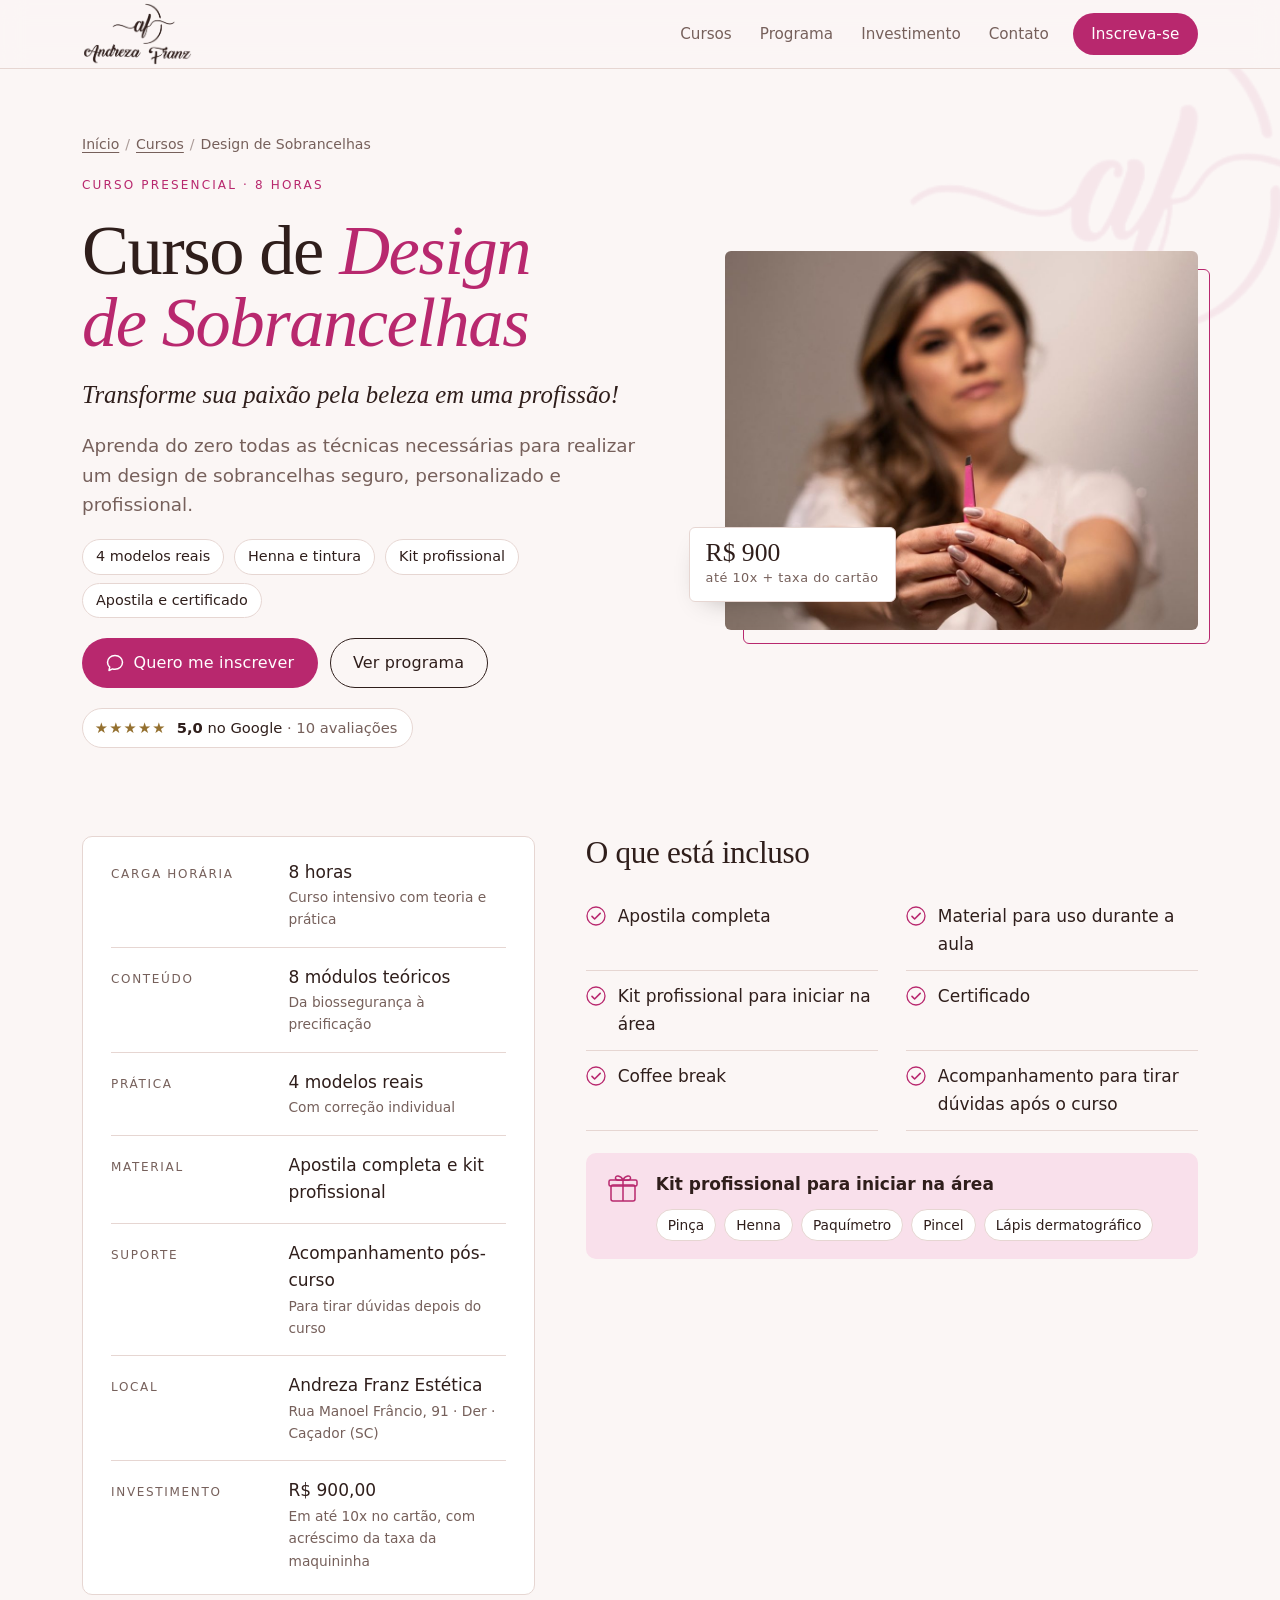
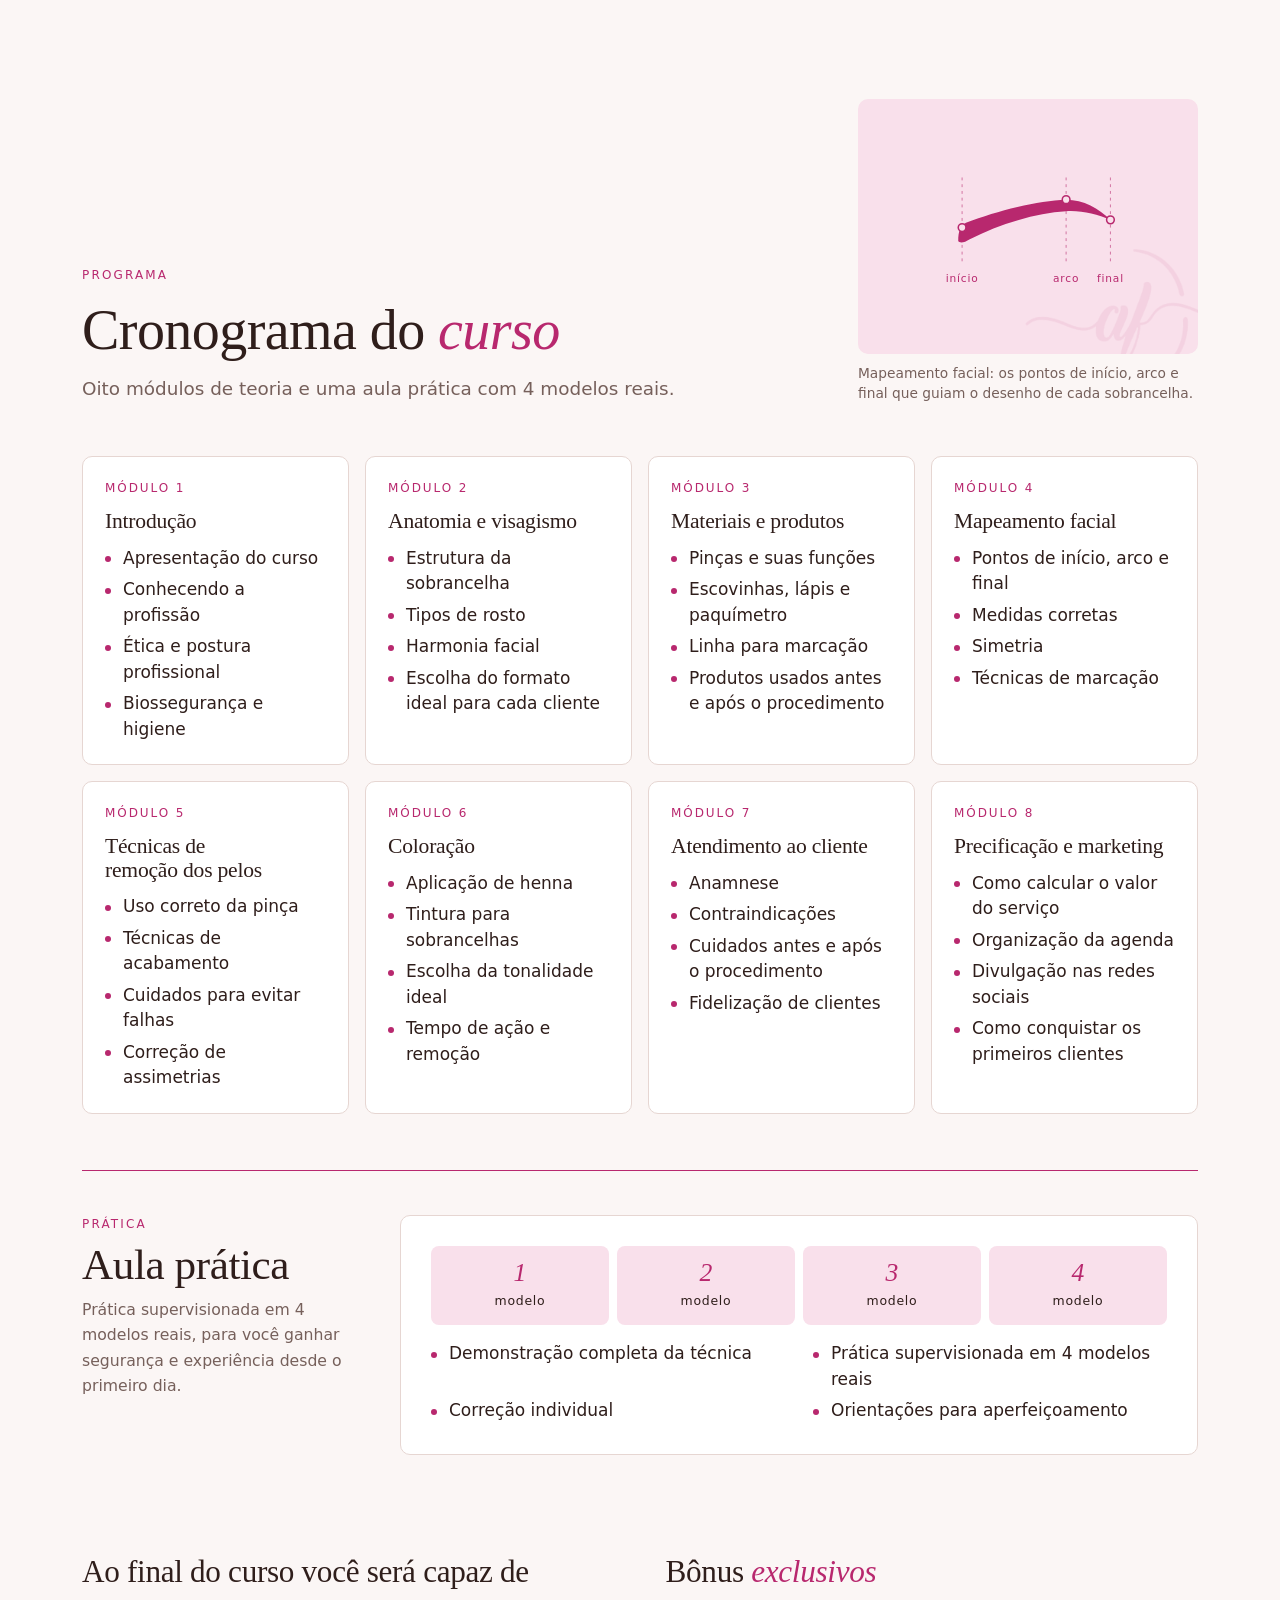
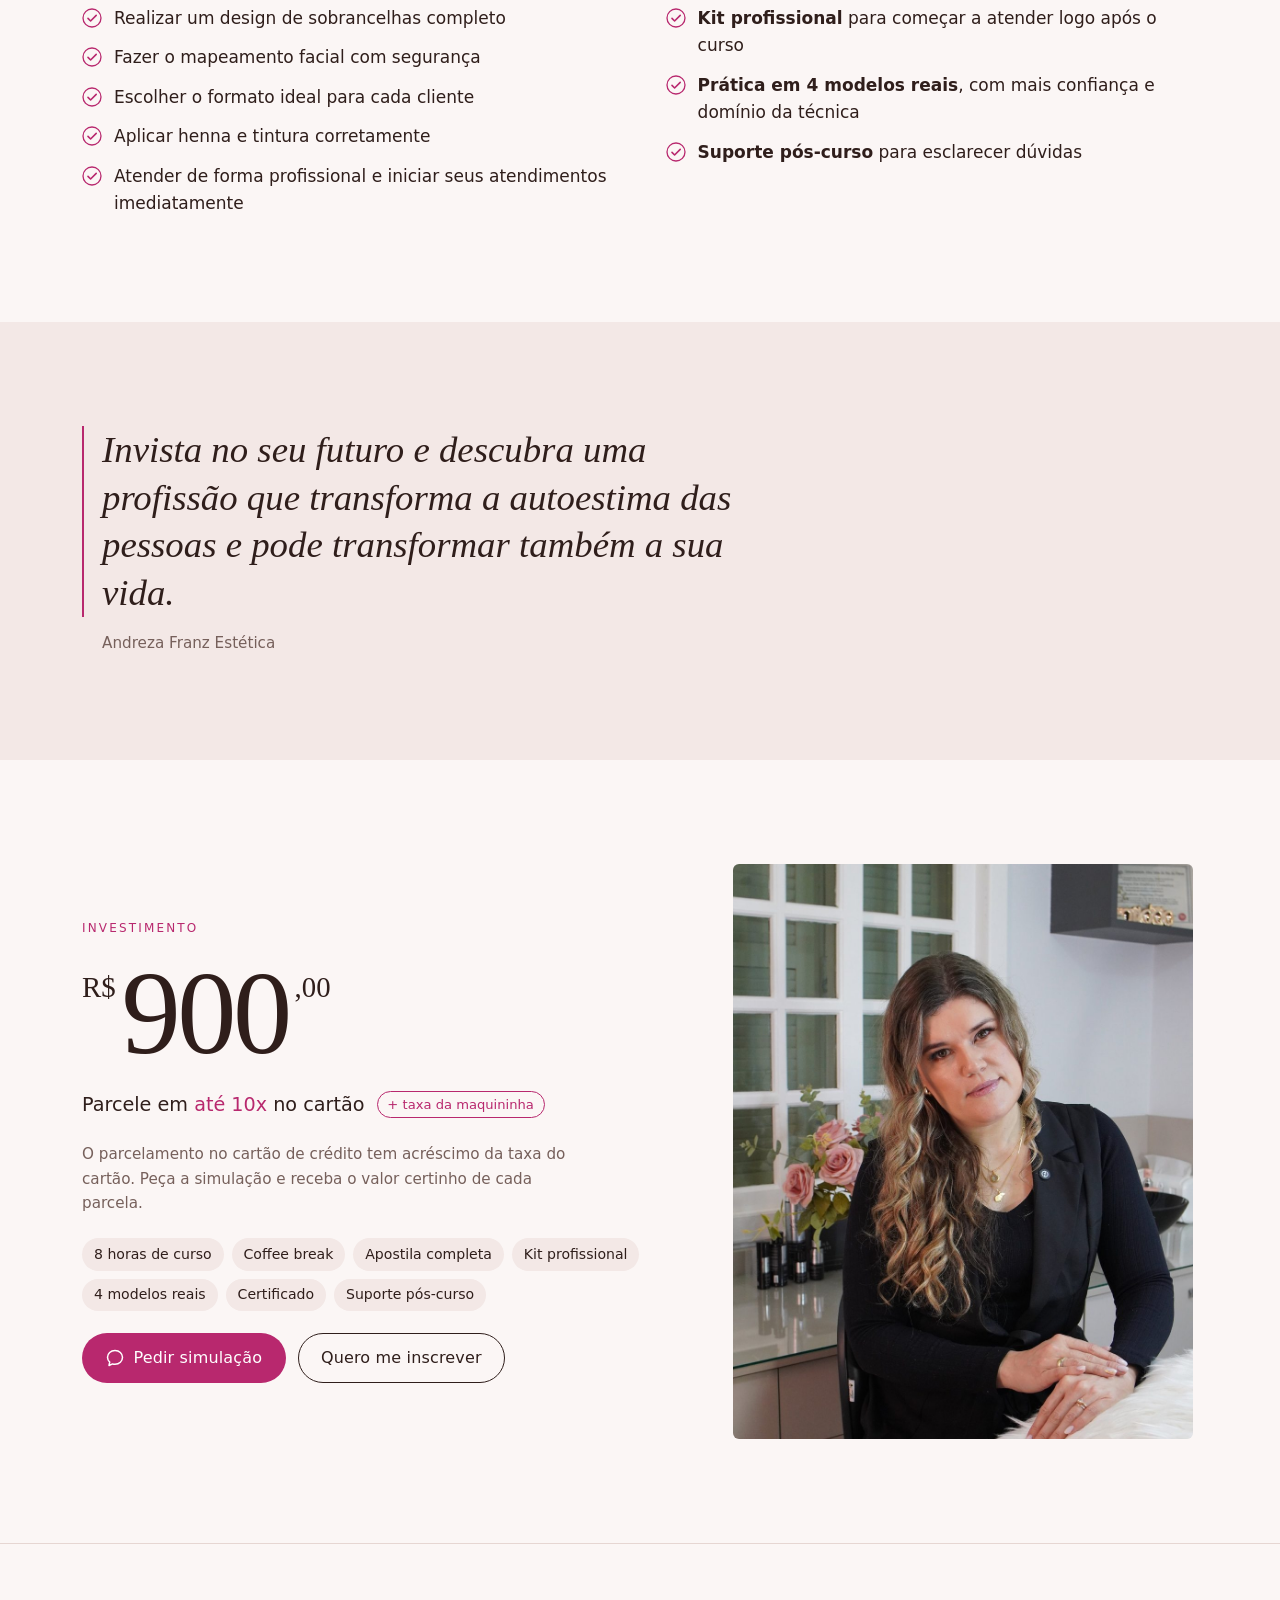
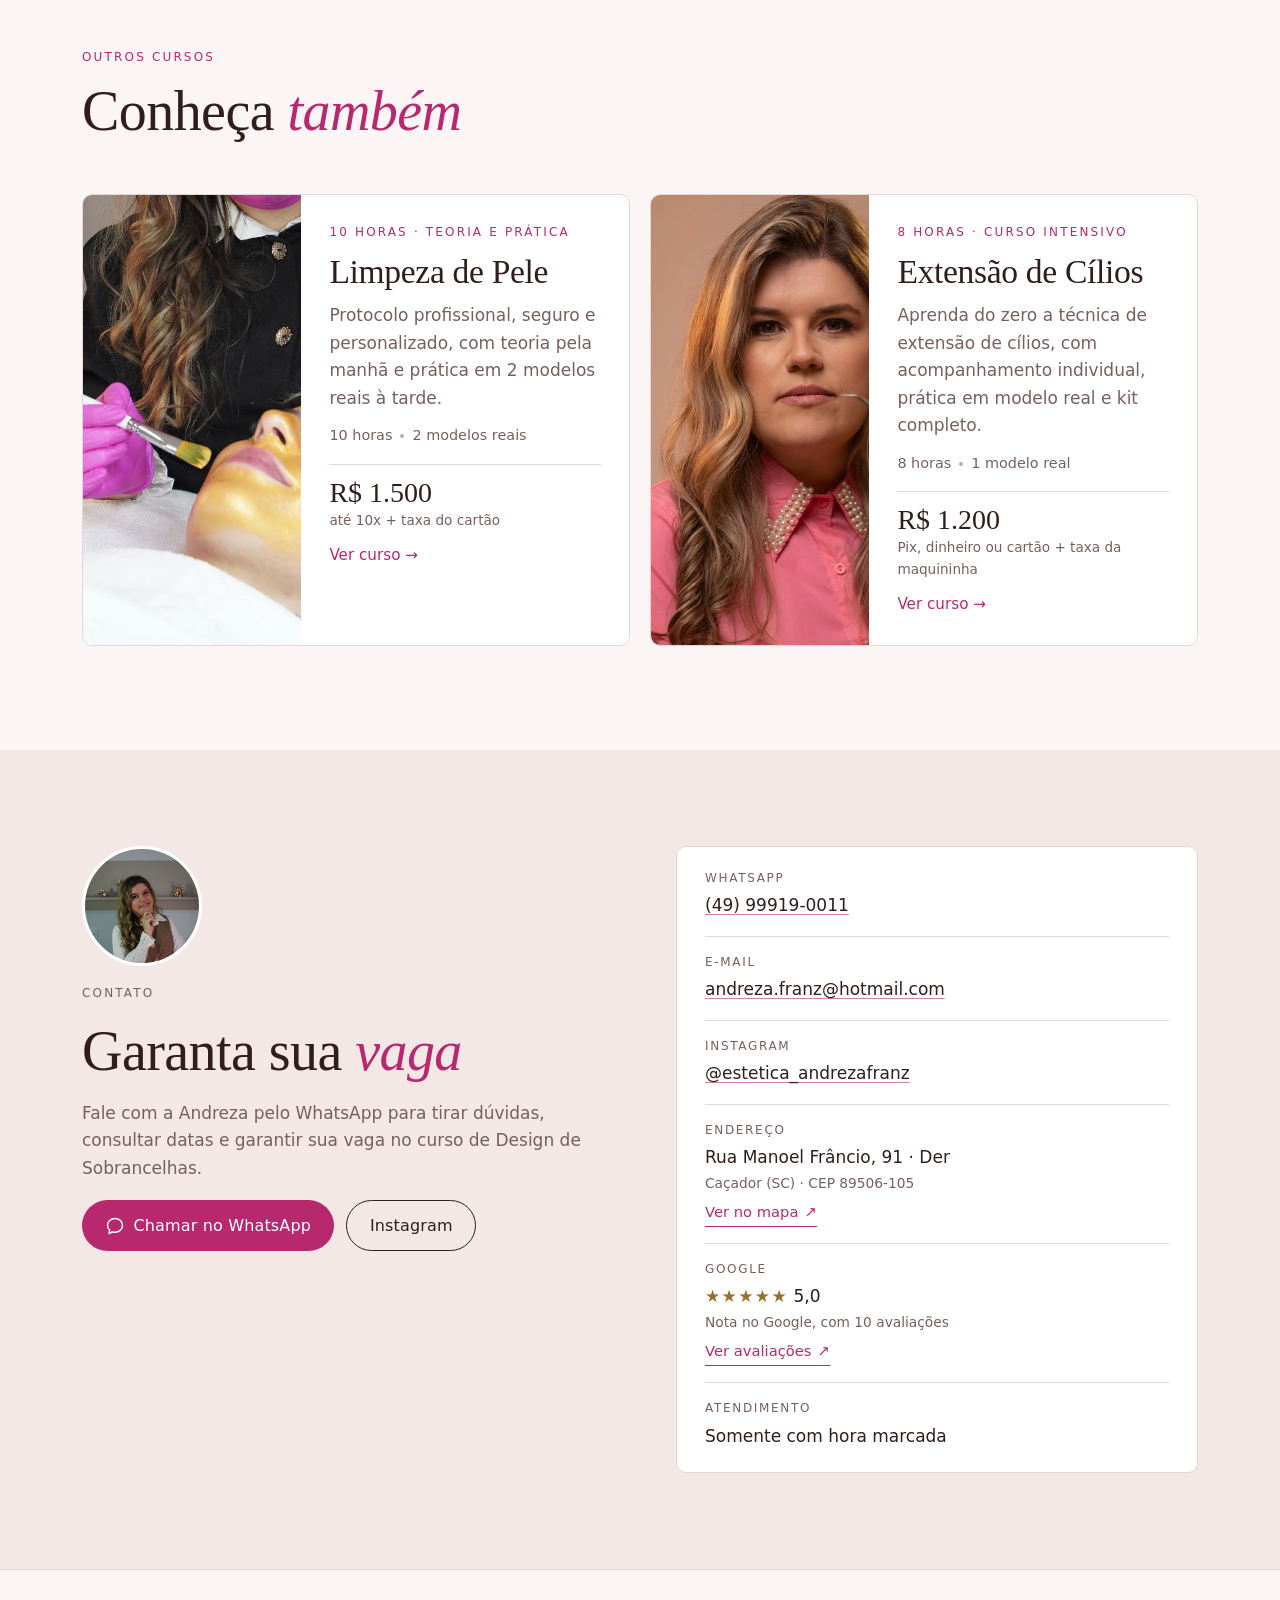
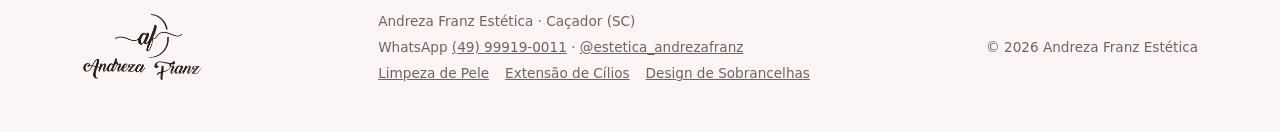
==== commit 7d0f0511: "Add files via upload" ====
--- a/design-de-sobrancelhas.html
+++ b/design-de-sobrancelhas.html
@@ -4,7 +4,7 @@
 <meta charset="utf-8">
 <meta name="viewport" content="width=device-width, initial-scale=1, viewport-fit=cover">
 <title>Curso de Design de Sobrancelhas em Caçador (SC) | Andreza Franz Estética</title>
-<meta name="description" content="Curso presencial de Design de Sobrancelhas em Caçador (SC): 8 horas, do zero, 8 módulos, prática em 4 modelos reais, henna e tintura, kit profissional, apostila e certificado. R$ 900 em até 10x.">
+<meta name="description" content="Curso presencial de Design de Sobrancelhas em Caçador (SC): 8 horas, do zero, 8 módulos, prática em 4 modelos reais, henna e tintura, kit profissional, apostila e certificado. R$ 900, parcelado em até 10x no cartão (+ taxa da maquininha).">
 <meta name="theme-color" content="#FBF6F5" media="(prefers-color-scheme: light)">
 <meta name="theme-color" content="#171011" media="(prefers-color-scheme: dark)">
 <link rel="icon" href="favicon.ico" sizes="any">
@@ -16,7 +16,7 @@
 <meta property="og:locale" content="pt_BR">
 <meta property="og:site_name" content="Andreza Franz Estética">
 <meta property="og:title" content="Curso de Design de Sobrancelhas · Andreza Franz Estética">
-<meta property="og:description" content="Curso presencial de Design de Sobrancelhas em Caçador (SC): 8 horas, do zero, 8 módulos, prática em 4 modelos reais, henna e tintura, kit profissional, apostila e certificado. R$ 900 em até 10x.">
+<meta property="og:description" content="Curso presencial de Design de Sobrancelhas em Caçador (SC): 8 horas, do zero, 8 módulos, prática em 4 modelos reais, henna e tintura, kit profissional, apostila e certificado. R$ 900, parcelado em até 10x no cartão (+ taxa da maquininha).">
 <meta property="og:image" content="img/og-sobrancelhas.jpg">
 <meta name="twitter:card" content="summary_large_image">
 <link rel="preconnect" href="https://fonts.googleapis.com">
@@ -100,14 +100,14 @@
       <a class="rating" href="https://maps.app.goo.gl/DuBLKHnmuJ3UreH18" target="_blank" rel="noopener" aria-label="Nota 5,0 no Google, com 10 avaliações. Ver avaliações"><span class="stars" aria-hidden="true">★★★★★</span><span aria-hidden="true"><strong>5,0</strong> no Google <span class="src">· 10 avaliações</span></span></a>
     </div>
     <figure class="photo-frame">
-      <img src="img/curso-sobrancelhas.jpg" width="1000" height="800" alt="Retrato de Andreza Franz no espaço de atendimento, de blazer preto">
-      <div class="badge"><strong>R$ 900</strong><span>em até 10x no cartão</span></div>
+      <img src="img/curso-sobrancelhas.jpg" width="1000" height="800" alt="Andreza Franz de blusa branca estendendo uma pinça rosa de sobrancelha em primeiro plano">
+      <div class="badge"><strong>R$ 900</strong><span>até 10x + taxa do cartão</span></div>
     </figure>
   </div>
 </section>
 <section class="section section--tight-top">
   <div class="wrap overview">
-    <dl class="ficha"><div><dt>Carga horária</dt><dd>8 horas<small>Curso intensivo com teoria e prática</small></dd></div><div><dt>Conteúdo</dt><dd>8 módulos teóricos<small>Da biossegurança à precificação</small></dd></div><div><dt>Prática</dt><dd>4 modelos reais<small>Com correção individual</small></dd></div><div><dt>Material</dt><dd>Apostila completa e kit profissional</dd></div><div><dt>Suporte</dt><dd>Acompanhamento pós-curso<small>Para tirar dúvidas depois do curso</small></dd></div><div><dt>Local</dt><dd>Andreza Franz Estética<small>Rua Manoel Frâncio, 91 · Der · Caçador (SC)</small></dd></div><div><dt>Investimento</dt><dd>R$ 900,00<small>Em até 10x no cartão</small></dd></div></dl>
+    <dl class="ficha"><div><dt>Carga horária</dt><dd>8 horas<small>Curso intensivo com teoria e prática</small></dd></div><div><dt>Conteúdo</dt><dd>8 módulos teóricos<small>Da biossegurança à precificação</small></dd></div><div><dt>Prática</dt><dd>4 modelos reais<small>Com correção individual</small></dd></div><div><dt>Material</dt><dd>Apostila completa e kit profissional</dd></div><div><dt>Suporte</dt><dd>Acompanhamento pós-curso<small>Para tirar dúvidas depois do curso</small></dd></div><div><dt>Local</dt><dd>Andreza Franz Estética<small>Rua Manoel Frâncio, 91 · Der · Caçador (SC)</small></dd></div><div><dt>Investimento</dt><dd>R$ 900,00<small>Em até 10x no cartão, com acréscimo da taxa da maquininha</small></dd></div></dl>
     <div class="checks-wrap">
       <h2>O que está incluso</h2>
       <ul class="checks"><li><svg aria-hidden="true"><use href="#i-check"/></svg><span>Apostila completa</span></li><li><svg aria-hidden="true"><use href="#i-check"/></svg><span>Material para uso durante a aula</span></li><li><svg aria-hidden="true"><use href="#i-check"/></svg><span>Kit profissional para iniciar na área</span></li><li><svg aria-hidden="true"><use href="#i-check"/></svg><span>Certificado</span></li><li><svg aria-hidden="true"><use href="#i-check"/></svg><span>Coffee break</span></li><li><svg aria-hidden="true"><use href="#i-check"/></svg><span>Acompanhamento para tirar dúvidas após o curso</span></li></ul>
@@ -162,7 +162,7 @@
     <div class="invest-copy">
       <p class="eyebrow">Investimento</p>
       <div class="price" aria-label="900 reais"><span class="cur">R$</span><span class="val">900</span><span class="cents">,00</span></div>
-      <p class="installments">Parcele em <em>até 10x</em> no cartão</p>
+      <p class="installments">Parcele em <em>até 10x</em> no cartão <span class="fee">+ taxa da maquininha</span></p>
       
       <p class="fine">O parcelamento no cartão de crédito tem acréscimo da taxa do cartão. Peça a simulação e receba o valor certinho de cada parcela.</p>
       <ul class="includes"><li>8 horas de curso</li><li>Coffee break</li><li>Apostila completa</li><li>Kit profissional</li><li>4 modelos reais</li><li>Certificado</li><li>Suporte pós-curso</li></ul>
@@ -171,7 +171,7 @@
         <a class="btn btn-ghost" href="https://wa.me/5549999190011?text=Ol%C3%A1%2C%20Andreza%21%20Quero%20me%20inscrever%20no%20Curso%20de%20Design%20de%20Sobrancelhas." target="_blank" rel="noopener">Quero me inscrever</a>
       </div>
     </div>
-    <figure class="invest-figure"><img src="img/andreza-retrato.jpg" width="1000" height="1500" alt="Retrato de Andreza Franz sorrindo, sentada diante de um painel de folhagens e flores rosa" loading="lazy"></figure>
+    <figure class="invest-figure"><img src="img/andreza-studio.jpg" width="1000" height="1500" alt="Andreza Franz de blazer preto no espaço de atendimento" loading="lazy"></figure>
   </div>
 </section>
 <section class="section section--rule">
@@ -185,19 +185,19 @@
     <p class="muted">Protocolo profissional, seguro e personalizado, com teoria pela manhã e prática em 2 modelos reais à tarde.</p>
     <div class="course-meta"><span>10 horas</span><span>2 modelos reais</span></div>
     <div class="course-foot">
-      <div class="price-sm"><strong>R$ 1.800</strong><span>em até 10x no cartão</span></div>
+      <div class="price-sm"><strong>R$ 1.500</strong><span>até 10x + taxa do cartão</span></div>
       <span class="more" aria-hidden="true">Ver curso →</span>
     </div>
   </div>
 </article><article class="course-card">
-  <div class="course-media"><img src="img/curso-cilios.jpg" width="1000" height="800" alt="Andreza Franz de jaleco rosa segurando duas pinças de extensão de cílios" loading="lazy"></div>
+  <div class="course-media"><img src="img/curso-cilios.jpg" width="1000" height="800" alt="Andreza Franz de camisa rosa com gola de pérolas, segurando uma pinça de extensão de cílios junto ao rosto" loading="lazy"></div>
   <div class="course-body">
     <p class="eyebrow">8 horas · curso intensivo</p>
     <h3><a href="extensao-de-cilios.html">Extensão de Cílios</a></h3>
     <p class="muted">Aprenda do zero a técnica de extensão de cílios, com acompanhamento individual, prática em modelo real e kit completo.</p>
     <div class="course-meta"><span>8 horas</span><span>1 modelo real</span></div>
     <div class="course-foot">
-      <div class="price-sm"><strong>R$ 1.200</strong><span>Pix, dinheiro ou cartão</span></div>
+      <div class="price-sm"><strong>R$ 1.200</strong><span>Pix, dinheiro ou cartão + taxa da maquininha</span></div>
       <span class="more" aria-hidden="true">Ver curso →</span>
     </div>
   </div>
@@ -241,7 +241,7 @@
   </div>
 </footer>
 <div class="mobile-bar">
-  <div><strong>Design de Sobrancelhas</strong><span>R$ 900 · até 10x</span></div>
+  <div><strong>Design de Sobrancelhas</strong><span>R$ 900 · até 10x + taxa</span></div>
   <a class="btn btn-primary" href="https://wa.me/5549999190011?text=Ol%C3%A1%2C%20Andreza%21%20Quero%20me%20inscrever%20no%20Curso%20de%20Design%20de%20Sobrancelhas." target="_blank" rel="noopener">Quero me inscrever</a>
 </div>
 </body>
--- a/css/site.css
+++ b/css/site.css
@@ -416,6 +416,7 @@
 .price .val{font-size:clamp(4.2rem,11vw,7.4rem);font-weight:500;letter-spacing:-.03em}
 .installments{font-size:1.2rem;font-weight:500}
 .installments em{font-style:normal;color:var(--accent)}
+.fee{display:inline-block;margin-left:6px;padding:.15em .75em;border:1px solid var(--accent);border-radius:999px;color:var(--accent);font-size:.82rem;font-weight:500;vertical-align:.15em;white-space:nowrap}
 .fine{font-size:.95rem;color:var(--muted);max-width:52ch}
 .pay{display:grid;gap:0;max-width:520px}
 .pay li{display:grid;grid-template-columns:minmax(0,8em) minmax(0,1fr);gap:16px;padding:12px 0;border-top:1px solid var(--line)}
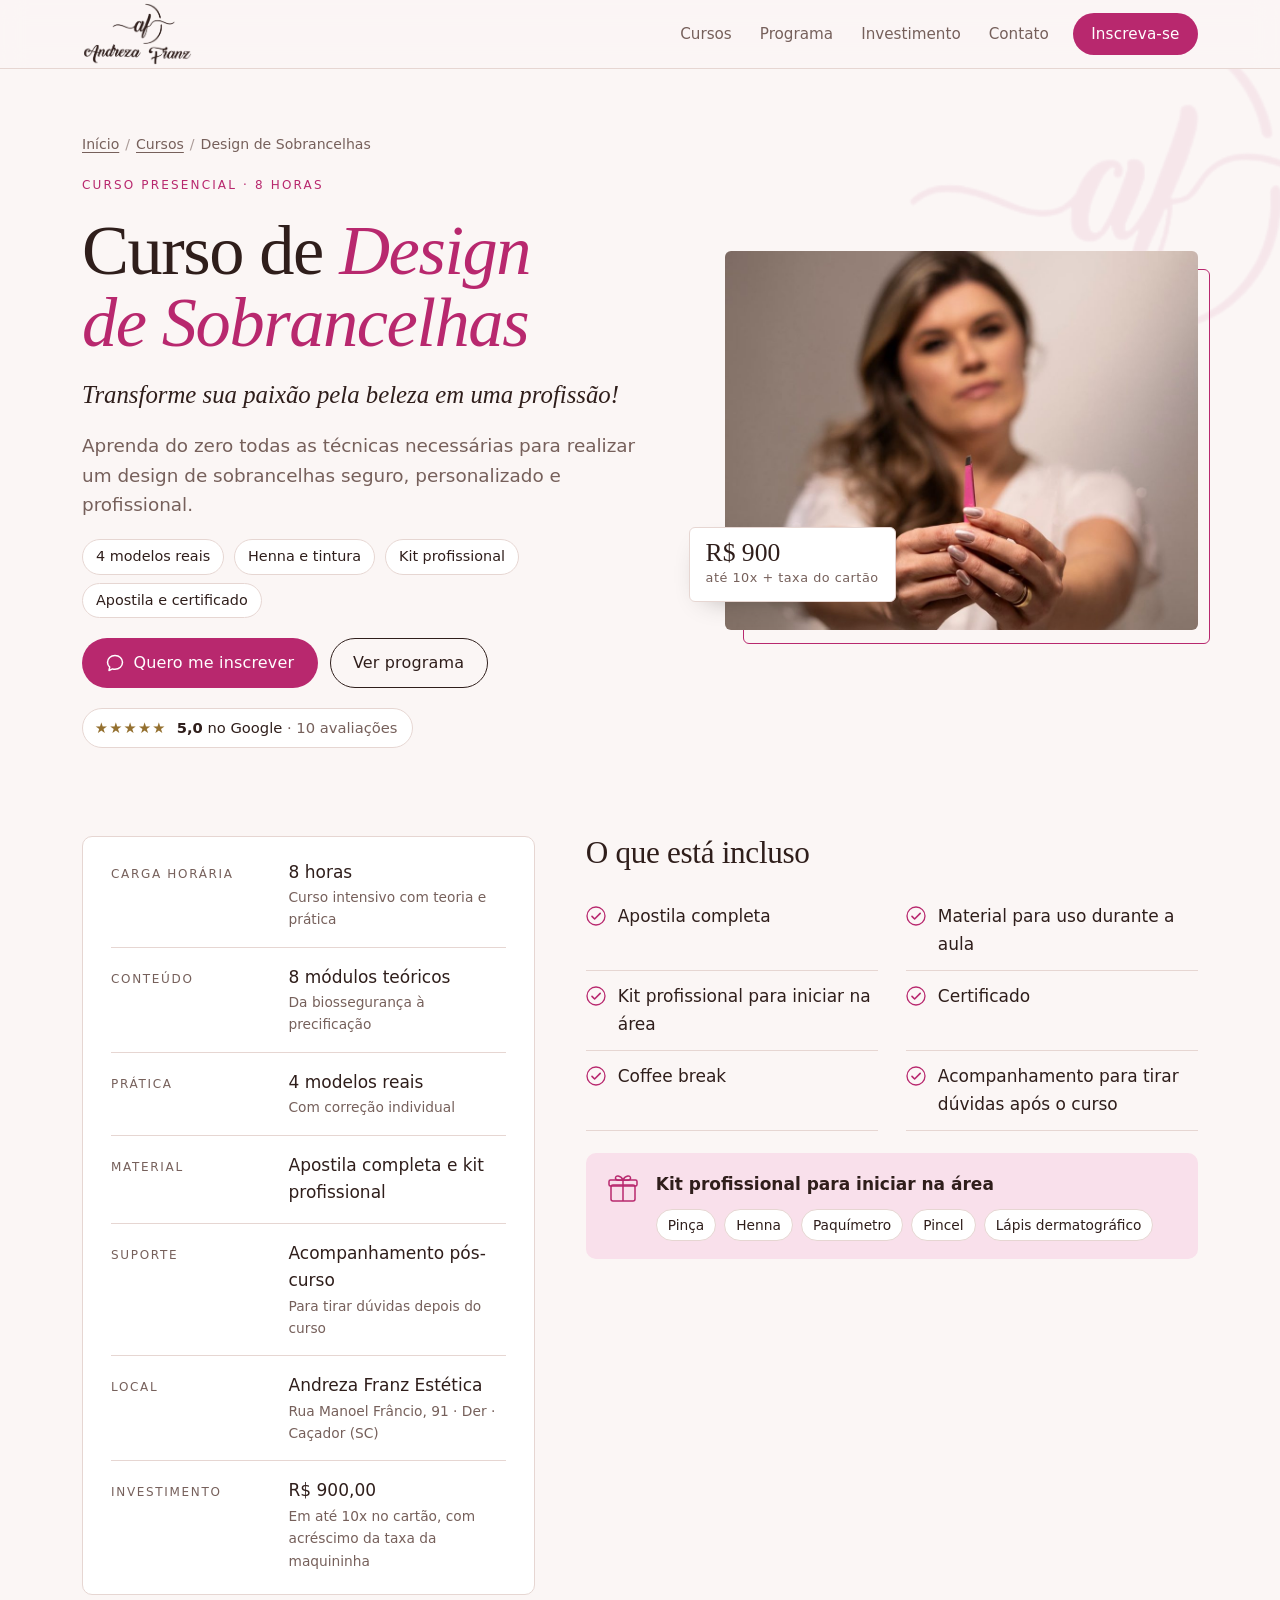
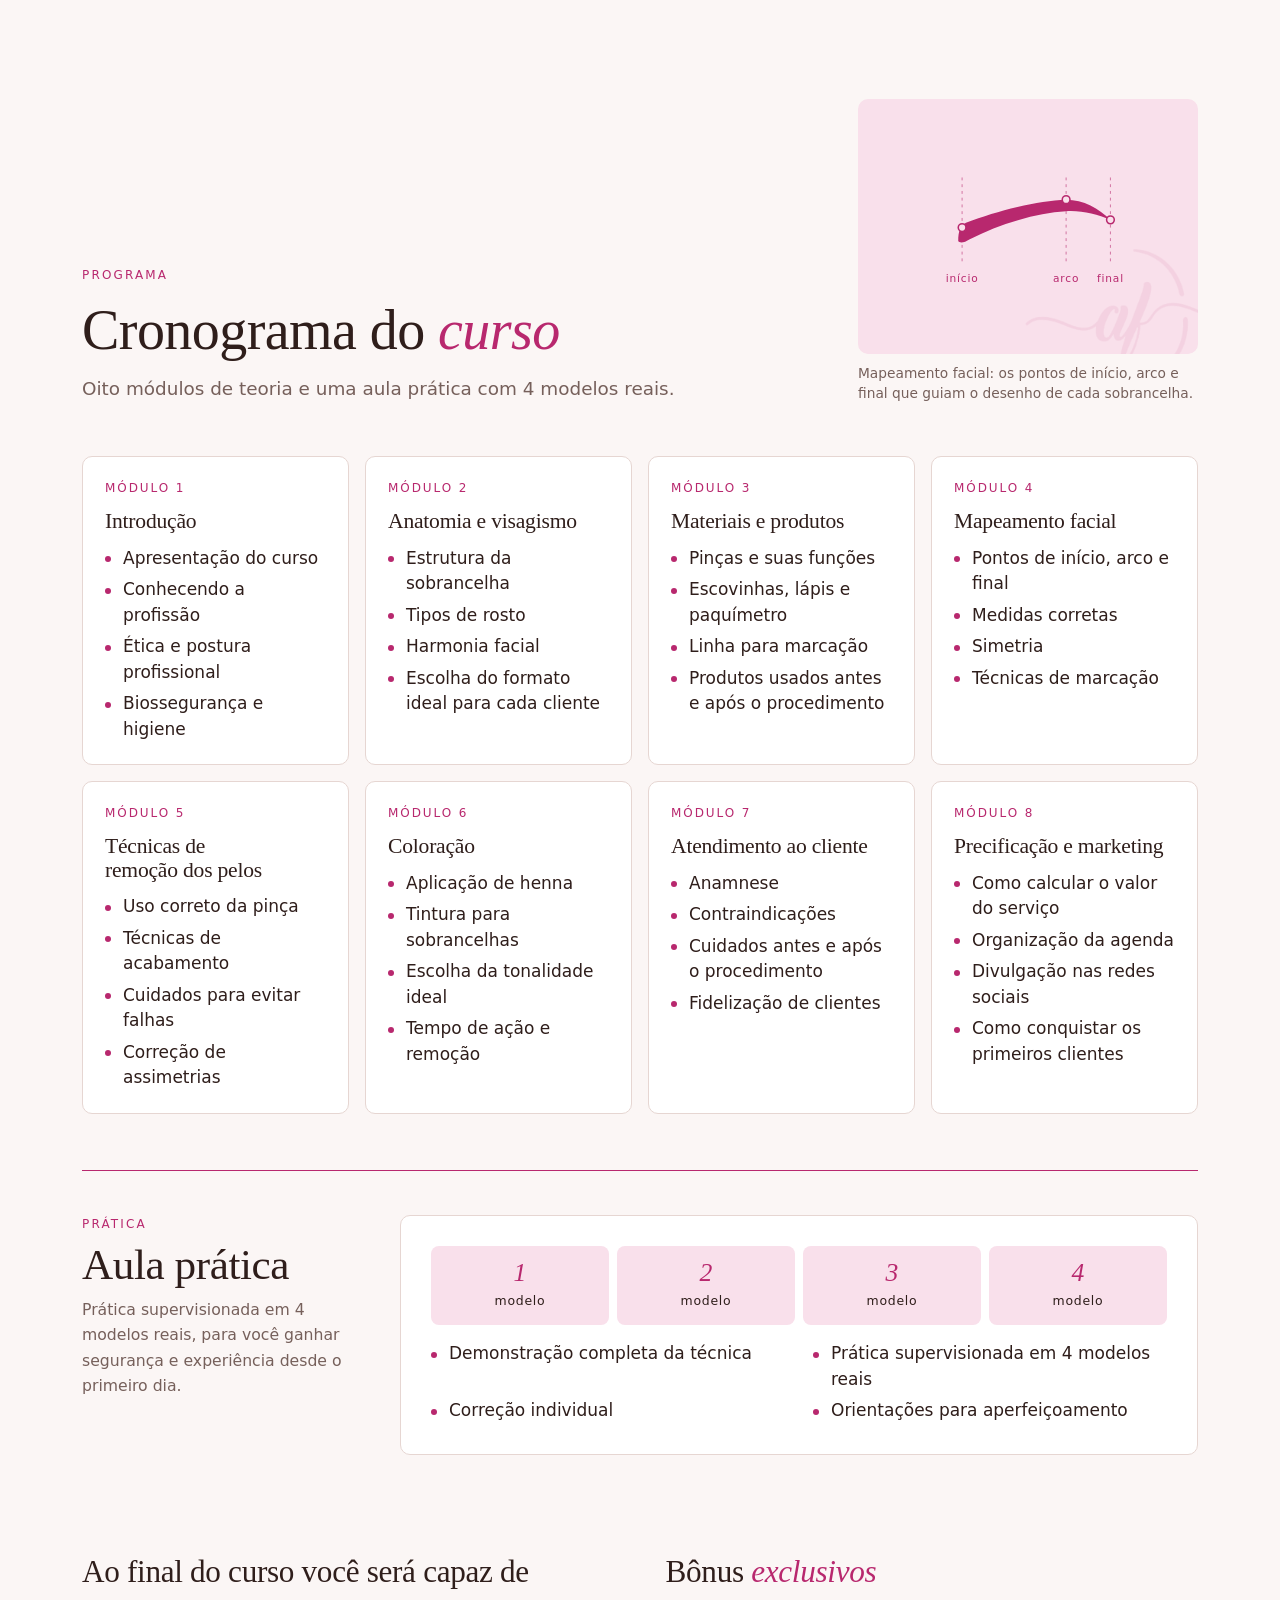
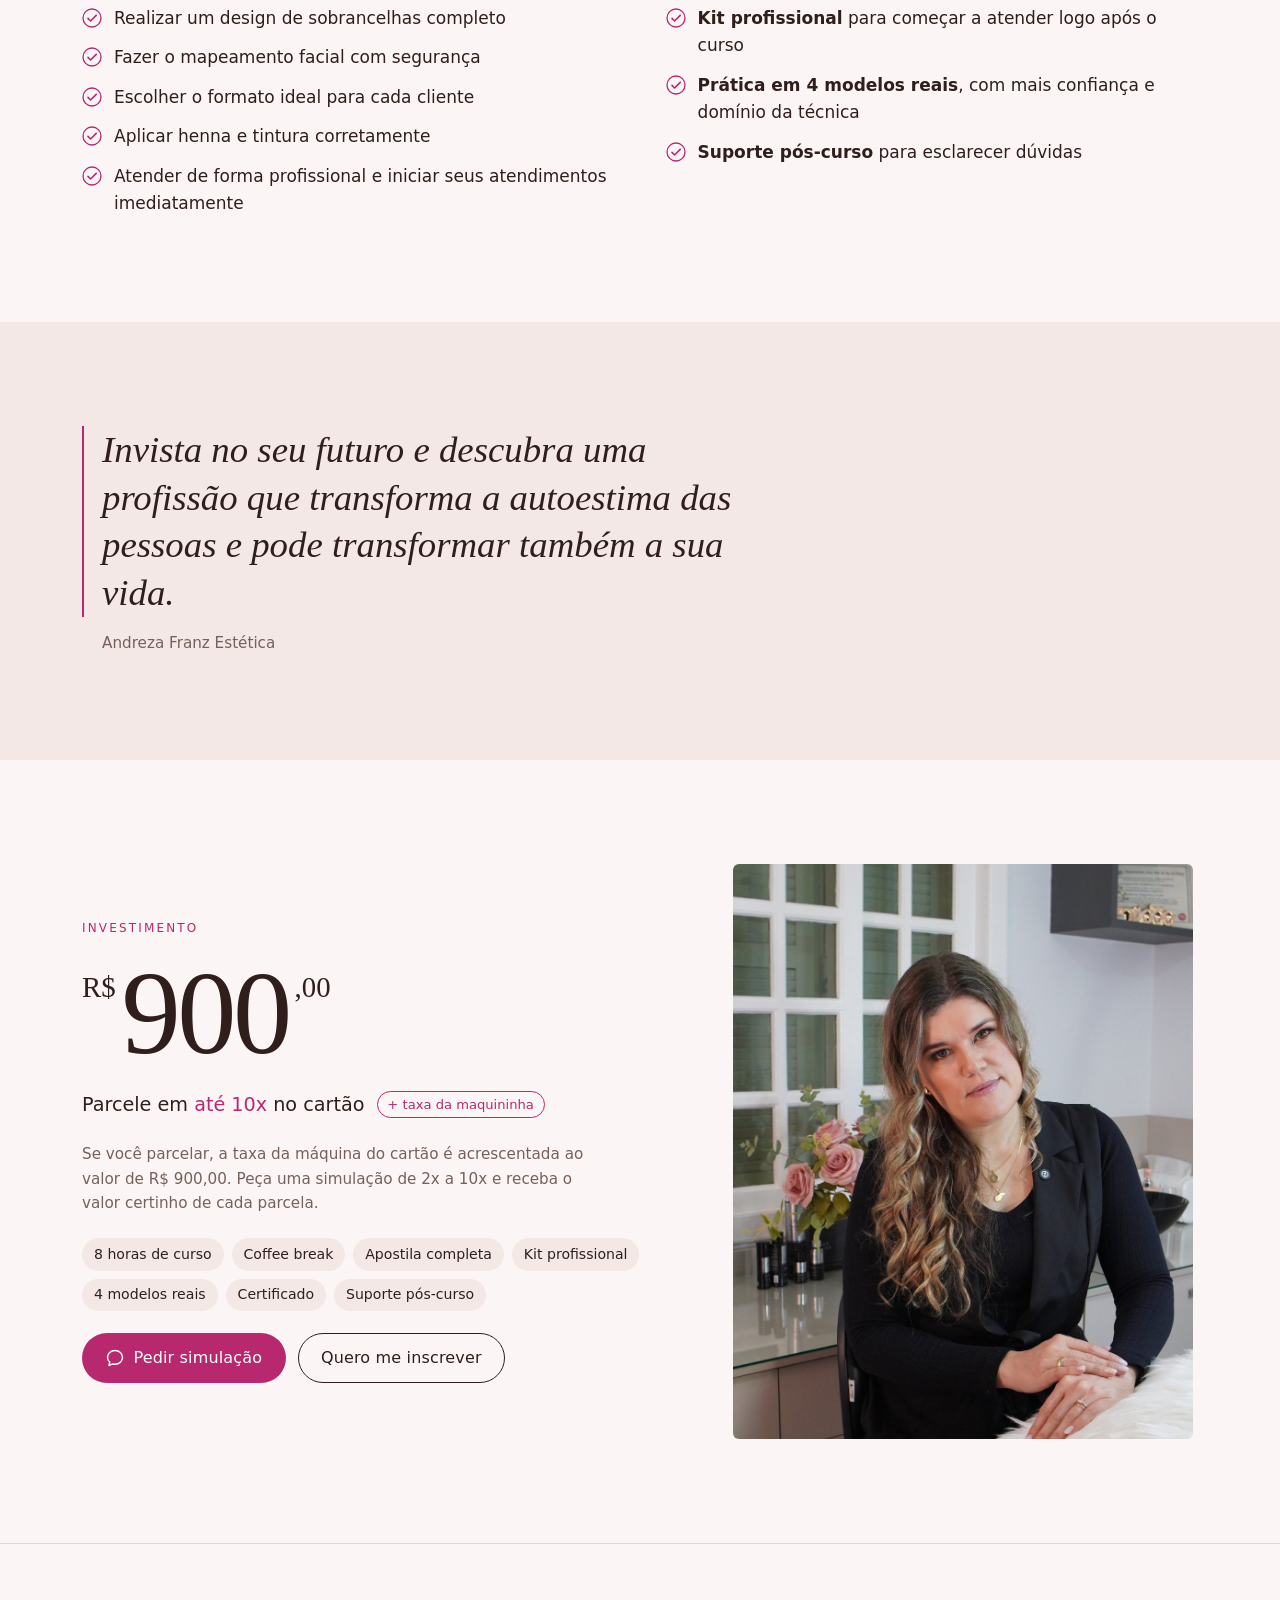
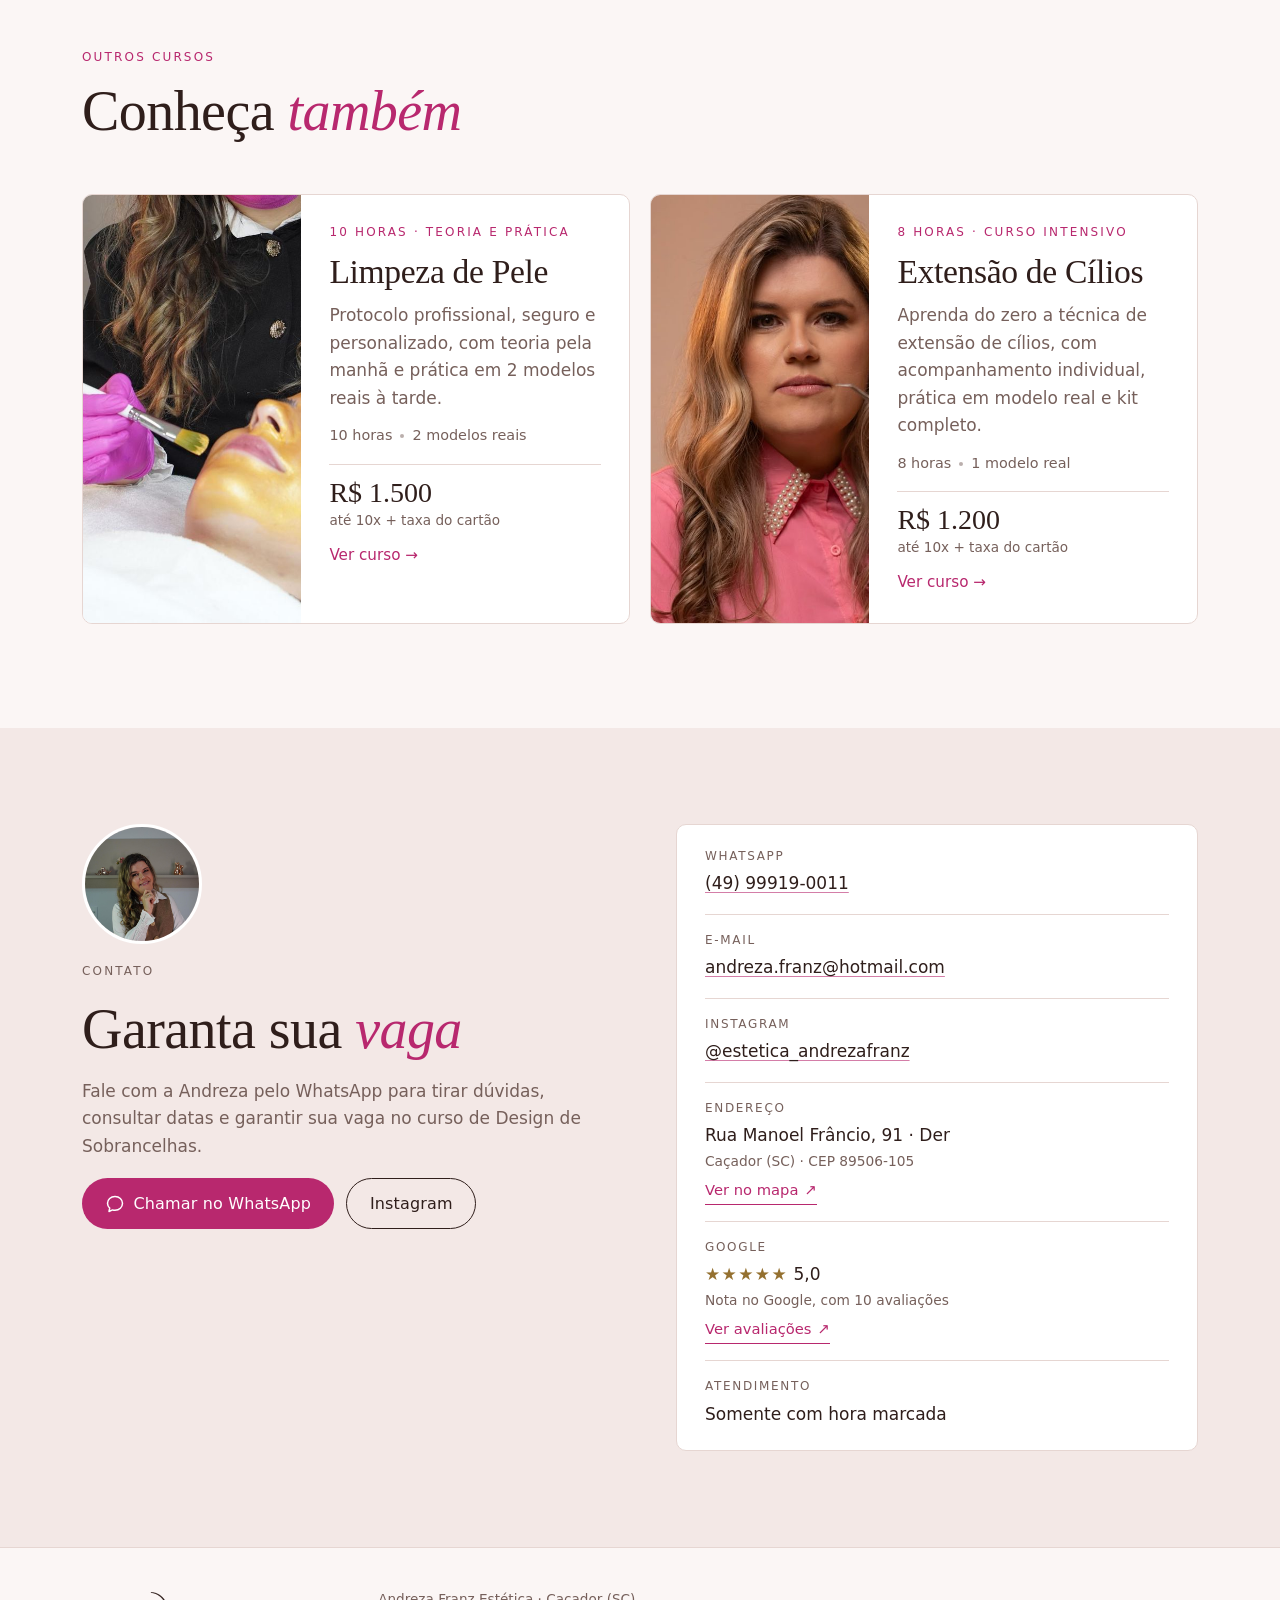
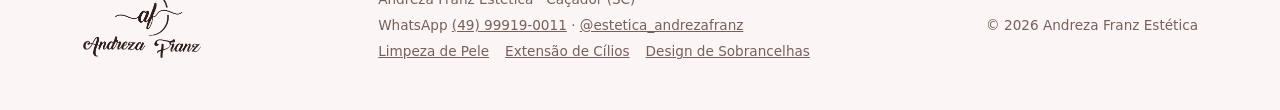
==== commit 7b843844: "Add files via upload" ====
--- a/design-de-sobrancelhas.html
+++ b/design-de-sobrancelhas.html
@@ -164,7 +164,7 @@
       <div class="price" aria-label="900 reais"><span class="cur">R$</span><span class="val">900</span><span class="cents">,00</span></div>
       <p class="installments">Parcele em <em>até 10x</em> no cartão <span class="fee">+ taxa da maquininha</span></p>
       
-      <p class="fine">O parcelamento no cartão de crédito tem acréscimo da taxa do cartão. Peça a simulação e receba o valor certinho de cada parcela.</p>
+      <p class="fine">Se você parcelar, a taxa da máquina do cartão é acrescentada ao valor de R$ 900,00. Peça uma simulação de 2x a 10x e receba o valor certinho de cada parcela.</p>
       <ul class="includes"><li>8 horas de curso</li><li>Coffee break</li><li>Apostila completa</li><li>Kit profissional</li><li>4 modelos reais</li><li>Certificado</li><li>Suporte pós-curso</li></ul>
       <div class="btn-row">
         <a class="btn btn-primary" href="https://wa.me/5549999190011?text=Ol%C3%A1%2C%20Andreza%21%20Quero%20uma%20simula%C3%A7%C3%A3o%20do%20parcelamento%20do%20Curso%20de%20Design%20de%20Sobrancelhas." target="_blank" rel="noopener"><svg aria-hidden="true"><use href="#i-chat"/></svg>Pedir simulação</a>
@@ -197,7 +197,7 @@
     <p class="muted">Aprenda do zero a técnica de extensão de cílios, com acompanhamento individual, prática em modelo real e kit completo.</p>
     <div class="course-meta"><span>8 horas</span><span>1 modelo real</span></div>
     <div class="course-foot">
-      <div class="price-sm"><strong>R$ 1.200</strong><span>Pix, dinheiro ou cartão + taxa da maquininha</span></div>
+      <div class="price-sm"><strong>R$ 1.200</strong><span>até 10x + taxa do cartão</span></div>
       <span class="more" aria-hidden="true">Ver curso →</span>
     </div>
   </div>
